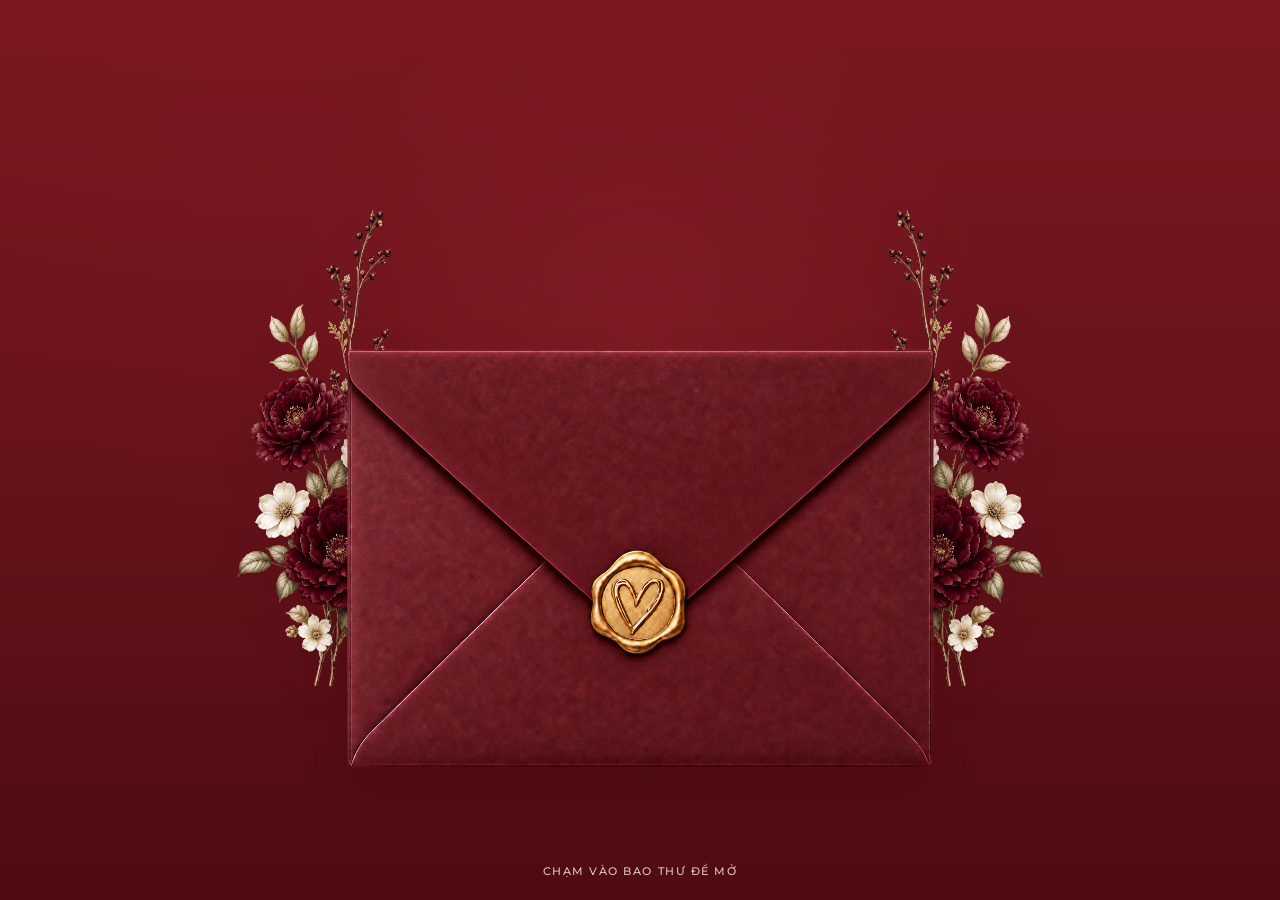
==== index.html @ efd562de "first commit" ====
<!doctype html>
<html lang="vi">
  <head>
    <meta charset="UTF-8" />
    <meta name="viewport" content="width=device-width, initial-scale=1.0, viewport-fit=cover" />
    <meta name="theme-color" content="#68131b" />
    <title>Thiệp cưới</title>
    <meta name="description" content="Thiệp mời cưới" />

    <link rel="preload" as="image" href="assets/envelope-closed.png" />
    <link rel="preload" as="image" href="assets/envelope-open.png" />
    <link rel="preload" as="image" href="assets/envelope-front.png" />
    <link rel="preload" as="image" href="assets/floral-branch.png" />
    <link rel="preload" as="image" href="assets/couple-envelope.jpg" />
    <link rel="preload" as="image" href="assets/paper-bg.png" />
    <link rel="prefetch" href="invitation.html" />

    <link rel="preconnect" href="https://fonts.googleapis.com" />
    <link rel="preconnect" href="https://fonts.gstatic.com" crossorigin />
    <link href="https://fonts.googleapis.com/css2?family=Allura&family=Cormorant+Garamond:ital,wght@0,400;0,500;0,600;1,400&family=Montserrat:wght@300;400;500&display=swap" rel="stylesheet" />
    <link rel="stylesheet" href="styles.css" />
  </head>
  <body class="opening-page">
    <main class="opening-screen" id="openingScreen">
      <div class="scene-bg scene-bg--wine" aria-hidden="true"></div>
      <div class="scene-bg scene-bg--paper" aria-hidden="true"></div>
      <div class="heart-snow" id="heartSnow" aria-hidden="true"></div>
      <div class="celebration-burst" id="celebrationBurst" aria-hidden="true"></div>

      <section class="hero-stage" aria-label="Mở thiệp cưới">
        <button
          class="envelope-stage"
          id="envelopeButton"
          type="button"
          aria-label="Mở thiệp cưới"
          aria-expanded="false"
        >
          <span class="outside-floral outside-floral--left" aria-hidden="true">
            <img class="outside-floral__main" src="assets/floral-branch.png" alt="" draggable="false" />
            <img class="outside-floral__ghost outside-floral__ghost--one" src="assets/floral-branch.png" alt="" draggable="false" />
            <img class="outside-floral__ghost outside-floral__ghost--two" src="assets/floral-branch.png" alt="" draggable="false" />
          </span>

          <span class="outside-floral outside-floral--right" aria-hidden="true">
            <img class="outside-floral__main" src="assets/floral-branch.png" alt="" draggable="false" />
            <img class="outside-floral__ghost outside-floral__ghost--one" src="assets/floral-branch.png" alt="" draggable="false" />
            <img class="outside-floral__ghost outside-floral__ghost--two" src="assets/floral-branch.png" alt="" draggable="false" />
          </span>

          <span class="seal-halo" aria-hidden="true"></span>

          <img
            class="envelope-layer envelope-layer--closed"
            src="assets/envelope-closed.png"
            alt="Bao thư cưới đang đóng"
            draggable="false"
          />

          <span class="envelope-open-group" aria-hidden="true">
            <img class="envelope-layer envelope-layer--open" src="assets/envelope-open.png" alt="" draggable="false" />

            <span class="invitation-card-slot">
              <span class="insert-riser">
                <img class="insert-floral" src="assets/floral-branch.png" alt="" draggable="false" />
                <span class="photo-card">
                  <img src="assets/couple-envelope.jpg" alt="Ảnh cô dâu và chú rể" draggable="false" />
                </span>
              </span>
            </span>

            <img class="envelope-layer envelope-layer--front" src="assets/envelope-front.png" alt="" draggable="false" />
          </span>
        </button>

        <p class="open-hint" id="openHint">Chạm vào bao thư để mở</p>
      </section>
    </main>

    <script src="wedding-config.js"></script>
    <script src="app.js"></script>
  </body>
</html>
---- styles.css ----
:root {
  --wine-1: #7a1821;
  --wine-2: #68131b;
  --wine-3: #4f0b12;
  --paper: #f4efe7;
  --ink-wine: #771823;
  --font-display: "Cormorant Garamond", Georgia, serif;
  --font-script: "Allura", cursive;
  --font-ui: "Montserrat", Arial, sans-serif;
  --ease-luxury: cubic-bezier(.22, 1, .36, 1);
  --envelope-width: min(94vw, 460px);
  --envelope-y: 1.2vh;
}

@view-transition {
  navigation: auto;
}

::view-transition-old(root),
::view-transition-new(root) {
  animation-duration: .42s;
  animation-timing-function: ease-in-out;
}

* { box-sizing: border-box; }

html, body {
  width: 100%;
  min-height: 100%;
  margin: 0;
}

html { background: var(--paper); }

body {
  min-height: 100svh;
  font-family: var(--font-ui);
  -webkit-font-smoothing: antialiased;
  color: var(--ink-wine);
}

button, input, textarea, select { font: inherit; }
img { max-width: 100%; }

/* =========================================================
   SHARED ENVELOPE GEOMETRY
   Trang mở thư và trang thông tin dùng CHÍNH XÁC cùng layout này.
   ========================================================= */
.hero-stage {
  position: relative;
  width: 100%;
  height: 100%;
  display: grid;
  place-items: center;
  pointer-events: none;
}

.envelope-stage {
  position: relative;
  display: block;
  width: var(--envelope-width);
  aspect-ratio: 1 / 1;
  margin: 0;
  padding: 0;
  border: 0;
  outline: 0;
  background: transparent;
  transform: translateY(var(--envelope-y));
  isolation: isolate;
  view-transition-name: wedding-envelope;
}

button.envelope-stage {
  cursor: pointer;
  pointer-events: auto;
  -webkit-tap-highlight-color: transparent;
}

button.envelope-stage:focus-visible {
  border-radius: 24px;
  outline: 2px solid rgba(255, 224, 183, .88);
  outline-offset: 7px;
}

.envelope-layer,
.envelope-open-group {
  position: absolute;
  inset: 0;
  width: 100%;
  height: 100%;
}

.envelope-layer {
  display: block;
  object-fit: contain;
  pointer-events: none;
  user-select: none;
  -webkit-user-drag: none;
}

.envelope-layer--closed {
  z-index: 5;
  opacity: 1;
  transform-origin: 50% 73%;
  filter: drop-shadow(0 20px 22px rgba(35, 0, 7, .2));
  animation: envelope-idle 3.8s ease-in-out infinite;
  transition: opacity .72s ease, transform 1.05s var(--ease-luxury), filter 1s ease;
}

@keyframes envelope-idle {
  0%, 100% { transform: translateY(0) scale(1); }
  50% { transform: translateY(-5px) scale(1.003); }
}

.envelope-open-group {
  z-index: 4;
  opacity: 0;
  transform: translateY(18px) scale(.976);
  transform-origin: 50% 70%;
  pointer-events: none;
  transition: opacity 1.08s ease .30s, transform 1.45s var(--ease-luxury) .23s;
}

.envelope-open-group--visible {
  opacity: 1;
  transform: none;
}

.envelope-layer--open {
  z-index: 1;
  filter: drop-shadow(0 25px 26px rgba(55, 21, 12, .13));
}

.envelope-layer--front { z-index: 4; }

.invitation-card-slot {
  position: absolute;
  inset: 0;
  z-index: 2;
  overflow: visible;
  pointer-events: none;
}

.insert-riser {
  position: absolute;
  z-index: 2;
  left: 50%;
  bottom: 17%;
  width: 64%;
  height: 63%;
  opacity: 0;
  transform: translate(-50%, 18%) scale(.97);
  transform-origin: 50% 100%;
  transition: transform 1.5s var(--ease-luxury) .46s, opacity .68s ease .44s;
  will-change: transform;
}

.insert-riser--visible {
  opacity: 1;
  transform: translate(-50%, 5.5%) scale(1);
  animation: insert-float 5.2s ease-in-out infinite;
}

@keyframes insert-float {
  0%, 100% { transform: translate(-50%, 5.5%) scale(1); }
  50% { transform: translate(-50%, 2.4%) scale(1); }
}

.photo-card {
  position: absolute;
  z-index: 3;
  top: 6%;
  left: 50%;
  width: 71%;
  aspect-ratio: .78;
  transform: translateX(-50%) rotate(5deg);
  background: #fffdf8;
  padding: 4%;
  box-shadow: 0 12px 24px rgba(74, 32, 24, .14);
}

.photo-card img {
  width: 100%;
  height: 100%;
  display: block;
  object-fit: cover;
  object-position: 50% 18%;
  user-select: none;
  -webkit-user-drag: none;
}

.insert-floral {
  position: absolute;
  z-index: 2;
  left: -13%;
  bottom: -2%;
  width: 66%;
  height: auto;
  transform: rotate(-8deg);
  transform-origin: 50% 100%;
  filter: drop-shadow(0 10px 18px rgba(80, 22, 31, .12));
  user-select: none;
  -webkit-user-drag: none;
}

/* =========================================================
   PAGE 1 — OPENING
   ========================================================= */
.opening-page {
  overflow: hidden;
  background: var(--wine-2);
  user-select: none;
}

.opening-screen {
  position: relative;
  isolation: isolate;
  width: 100%;
  height: 100svh;
  min-height: 560px;
  overflow: hidden;
  background: var(--wine-2);
}

.scene-bg {
  position: absolute;
  inset: -2px;
  z-index: -5;
  pointer-events: none;
}

.scene-bg--wine {
  opacity: 1;
  background:
    radial-gradient(circle at 50% 38%, rgba(155, 40, 52, .36), transparent 42%),
    radial-gradient(circle at 20% 15%, rgba(128, 25, 36, .22), transparent 32%),
    linear-gradient(180deg, var(--wine-1) 0%, var(--wine-2) 48%, var(--wine-3) 100%);
  transition: opacity 2.05s ease-in-out, filter 2.05s ease-in-out;
}

.scene-bg--paper,
.paper-background {
  background-color: var(--paper);
  background-image: linear-gradient(rgba(255,255,255,.06), rgba(255,255,255,.06)), url("assets/paper-bg.png");
  background-size: cover;
  background-position: center;
}

.scene-bg--paper {
  opacity: 0;
  transform: scale(1.025);
  transition: opacity 2.05s ease-in-out, transform 2.35s var(--ease-luxury);
}

.opening-screen .hero-stage {
  position: absolute;
  inset: 0;
  z-index: 4;
}

.heart-snow {
  position: absolute;
  inset: 0;
  z-index: 1;
  overflow: hidden;
  pointer-events: none;
  transition: opacity 1.1s ease .1s, filter 1.1s ease;
}

.heart {
  --size: 16px;
  --left: 50%;
  --duration: 10s;
  --delay: 0s;
  --drift: 40px;
  --opacity: .7;
  --rotation: 20deg;
  position: absolute;
  top: -12vh;
  left: var(--left);
  width: var(--size);
  height: var(--size);
  opacity: var(--opacity);
  color: currentColor;
  animation: heart-fall var(--duration) linear var(--delay) infinite;
}

.heart svg { width: 100%; height: 100%; display: block; filter: drop-shadow(0 2px 4px rgba(44,0,8,.14)); }

@keyframes heart-fall {
  0% { transform: translate3d(0,-12vh,0) rotate(calc(var(--rotation) * -.35)); }
  35% { transform: translate3d(var(--drift),32vh,0) rotate(var(--rotation)); }
  70% { transform: translate3d(calc(var(--drift) * -.35),76vh,0) rotate(calc(var(--rotation) * -.6)); }
  100% { transform: translate3d(calc(var(--drift) * .25),118vh,0) rotate(calc(var(--rotation) * 1.15)); }
}

.outside-floral {
  position: absolute;
  z-index: 1;
  top: 16%;
  width: clamp(96px, 25vw, 148px);
  pointer-events: none;
  transform-origin: 50% 90%;
  transition: opacity .82s ease, filter .9s ease;
}

.outside-floral--left { left: -6%; animation: floral-left-float 5.6s ease-in-out infinite; }
.outside-floral--right { right: -6%; animation: floral-right-float 5.9s ease-in-out infinite; }
.outside-floral--right .outside-floral__main,
.outside-floral--right .outside-floral__ghost { transform: scaleX(-1); }

.outside-floral img { width: 100%; display: block; user-select: none; -webkit-user-drag: none; }
.outside-floral__main { position: relative; z-index: 2; filter: drop-shadow(0 14px 18px rgba(53,9,19,.14)); }
.outside-floral__ghost { position: absolute; inset: 0; z-index: 1; opacity: 0; filter: blur(10px); }
.outside-floral__ghost--two { z-index: 0; }

@keyframes floral-left-float {
  0%,100% { transform: translate3d(0,0,0) rotate(-4deg); }
  50% { transform: translate3d(-3px,-8px,0) rotate(-1deg); }
}
@keyframes floral-right-float {
  0%,100% { transform: translate3d(0,0,0) rotate(4deg); }
  50% { transform: translate3d(3px,-8px,0) rotate(1deg); }
}

@keyframes ghost-left-one {
  0% { opacity: 0; transform: translate3d(0,0,0) scale(.98); filter: blur(8px); }
  25% { opacity: .18; }
  100% { opacity: 0; transform: translate3d(-36px,-15px,0) scale(1.08); filter: blur(20px); }
}
@keyframes ghost-left-two {
  0% { opacity: 0; transform: translate3d(0,0,0) scale(1); filter: blur(9px); }
  30% { opacity: .12; }
  100% { opacity: 0; transform: translate3d(-64px,9px,0) scale(1.13); filter: blur(22px); }
}
@keyframes ghost-right-one {
  0% { opacity: 0; transform: scaleX(-1) translate3d(0,0,0) scale(.98); filter: blur(8px); }
  25% { opacity: .18; }
  100% { opacity: 0; transform: scaleX(-1) translate3d(-36px,-15px,0) scale(1.08); filter: blur(20px); }
}
@keyframes ghost-right-two {
  0% { opacity: 0; transform: scaleX(-1) translate3d(0,0,0) scale(1); filter: blur(9px); }
  30% { opacity: .12; }
  100% { opacity: 0; transform: scaleX(-1) translate3d(-64px,9px,0) scale(1.13); filter: blur(22px); }
}

.seal-halo {
  position: absolute;
  z-index: 7;
  left: 50%;
  top: 72.5%;
  width: 11%;
  aspect-ratio: 1;
  border-radius: 999px;
  transform: translate(-50%,-50%);
  pointer-events: none;
  opacity: .66;
  animation: seal-pulse 2.2s ease-out infinite;
}

@keyframes seal-pulse {
  0% { box-shadow: 0 0 0 0 rgba(246,197,102,.28), 0 0 18px rgba(246,197,102,.12); }
  70% { box-shadow: 0 0 0 18px rgba(246,197,102,0), 0 0 31px rgba(246,197,102,.18); }
  100% { box-shadow: 0 0 0 23px rgba(246,197,102,0), 0 0 18px rgba(246,197,102,.1); }
}

.open-hint {
  position: absolute;
  left: 50%;
  bottom: max(22px, calc(env(safe-area-inset-bottom) + 14px));
  z-index: 8;
  margin: 0;
  transform: translateX(-50%);
  color: rgba(255,236,226,.82);
  font: 500 11px/1.2 var(--font-ui);
  letter-spacing: .14em;
  text-transform: uppercase;
  white-space: nowrap;
  pointer-events: none;
  animation: hint-breathe 2.4s ease-in-out infinite;
  transition: opacity .5s ease, transform .7s var(--ease-luxury);
}

@keyframes hint-breathe { 0%,100% { opacity: .56; } 50% { opacity: 1; } }

.celebration-burst { position: absolute; inset: 0; z-index: 8; pointer-events: none; overflow: hidden; }
.burst-piece {
  --x: 0px; --y: 0px; --dx: 0px; --dy: 0px; --rot-a: 0deg; --rot-b: 0deg;
  position: absolute; left: 0; top: 0; width: var(--size,16px); height: var(--size,16px);
  opacity: 0; transform: translate3d(var(--x),var(--y),0);
  animation: burst-flight 1.45s var(--ease-luxury) forwards;
}
.burst-piece svg, .burst-piece span { display:block; width:100%; height:100%; filter:drop-shadow(0 4px 8px rgba(65,7,17,.12)); }
.burst-piece--spark span { border-radius:999px; background:currentColor; }
@keyframes burst-flight {
  0% { opacity:0; transform:translate3d(var(--x),var(--y),0) scale(.4) rotate(var(--rot-a)); }
  12% { opacity:1; }
  100% { opacity:0; transform:translate3d(calc(var(--x) + var(--dx)),calc(var(--y) + var(--dy)),0) scale(1) rotate(var(--rot-b)); }
}

.opening-screen.is-opening .scene-bg--wine,
.opening-screen.is-open .scene-bg--wine { opacity: 0; filter: saturate(.78); }
.opening-screen.is-opening .scene-bg--paper,
.opening-screen.is-open .scene-bg--paper { opacity: 1; transform: scale(1); }
.opening-screen.is-opening .heart-snow,
.opening-screen.is-open .heart-snow { opacity: 0; filter: blur(1.5px); }

.opening-screen.is-opening .outside-floral__ghost--one { animation: ghost-left-one 1.85s ease-out forwards; }
.opening-screen.is-opening .outside-floral__ghost--two { animation: ghost-left-two 1.98s ease-out .05s forwards; }
.opening-screen.is-opening .outside-floral--right .outside-floral__ghost--one { animation-name: ghost-right-one; }
.opening-screen.is-opening .outside-floral--right .outside-floral__ghost--two { animation-name: ghost-right-two; }
.opening-screen.is-opening .outside-floral,
.opening-screen.is-open .outside-floral { opacity: 0; filter: blur(5px); }
.opening-screen.is-open .outside-floral { visibility: hidden; }

.opening-screen.is-opening .envelope-layer--closed,
.opening-screen.is-open .envelope-layer--closed {
  opacity: 0;
  transform: translateY(12px) scale(.958);
  filter: drop-shadow(0 8px 14px rgba(28,0,5,.04));
  animation: none;
}
.opening-screen.is-opening .envelope-open-group,
.opening-screen.is-open .envelope-open-group { opacity: 1; transform: none; }
.opening-screen.is-opening .insert-riser { opacity:1; transform:translate(-50%,5.5%) scale(1); }
.opening-screen.is-open .insert-riser { opacity:1; transform:translate(-50%,5.5%) scale(1); animation:insert-float 5.2s ease-in-out infinite; }
.opening-screen.is-opening .seal-halo,
.opening-screen.is-open .seal-halo { opacity: 0; animation: none; }
.opening-screen.is-opening .open-hint,
.opening-screen.is-open .open-hint { opacity: 0; transform: translate(-50%,8px); }

/* =========================================================
   PAGE 2 — INVITATION / INFO
   ========================================================= */
.invitation-page {
  overflow-x: hidden;
  overflow-y: auto;
  background: var(--paper);
}

.invitation-hero {
  position: relative;
  isolation: isolate;
  min-height: 100svh;
  overflow: hidden;
}

.paper-background {
  position: absolute;
  inset: 0;
  z-index: -2;
}

.invitation-hero .hero-stage {
  position: absolute;
  inset: 0;
  z-index: 2;
}

.envelope-stage--static { pointer-events: none; }

.hero-copy--save {
  position: absolute;
  z-index: 8;
  top: max(35px, calc(env(safe-area-inset-top) + 25px));
  left: 50%;
  transform: translate(-50%,10px);
  color: var(--ink-wine);
  font: 500 clamp(11px,3.15vw,15px)/1 var(--font-ui);
  letter-spacing: .34em;
  white-space: nowrap;
}

.hero-names {
  position: absolute;
  z-index: 8;
  left: 50%;
  bottom: max(57px, calc(env(safe-area-inset-bottom) + 46px));
  width: min(90vw, 520px);
  transform: translate(-50%,14px);
  display: flex;
  flex-direction: column;
  align-items: center;
  gap: 0;
  text-align: center;
  color: var(--ink-wine);
  pointer-events: none;
}

.hero-name {
  font-family: var(--font-display);
  font-size: clamp(31px,9vw,44px);
  font-weight: 500;
  line-height: .82;
  letter-spacing: -.035em;
}

.hero-ampersand {
  margin: 3px 0 -3px;
  font-family: var(--font-script);
  font-size: clamp(27px,7.9vw,38px);
  line-height: .88;
  transform: rotate(-4deg);
}

.reveal-on-load {
  opacity: 0;
  filter: blur(2px);
  transition: opacity 1.2s ease, transform 1.45s var(--ease-luxury), filter 1.2s ease;
}

.invitation-page.is-ready .reveal-on-load { opacity: 1; filter: blur(0); }
.invitation-page.is-ready .hero-copy--save { transform: translate(-50%,0); transition-delay: .14s; }
.invitation-page.is-ready .hero-names { transform: translate(-50%,0); transition-delay: .36s; }

.scroll-cue {
  position: absolute;
  z-index: 8;
  left: 50%;
  bottom: max(14px, env(safe-area-inset-bottom));
  transform: translate(-50%,8px);
  display: flex;
  flex-direction: column;
  align-items: center;
  gap: 7px;
  color: rgba(119,24,35,.55);
  font: 500 9px/1 var(--font-ui);
  letter-spacing: .16em;
  text-transform: uppercase;
}
.invitation-page.is-ready .scroll-cue { transform: translate(-50%,0); transition-delay: .68s; }
.scroll-cue__line { width:1px; height:22px; background:linear-gradient(to bottom, currentColor, transparent); animation:cue-breathe 2.5s ease-in-out infinite; }
@keyframes cue-breathe { 0%,100% { transform:scaleY(.65); opacity:.45; } 50% { transform:scaleY(1); opacity:1; } }

.wedding-info-section {
  position: relative;
  z-index: 3;
  min-height: 100svh;
  padding: 34px 14px 54px;
  background-color: var(--paper);
  background-image: linear-gradient(rgba(255,255,255,.12),rgba(255,255,255,.12)), url("assets/paper-bg.png");
  background-size: cover;
  background-position: center;
}

.wedding-info-shell { width: min(100%, 470px); margin: 0 auto; }

.wedding-info-card {
  position: relative;
  overflow: hidden;
  border-radius: 18px;
  padding: 38px 22px 34px;
  color: #f7eee8;
  text-align: center;
  background: radial-gradient(circle at 50% 18%, rgba(145,36,47,.22), transparent 38%), linear-gradient(180deg,#5f1018 0%,#71151f 50%,#651019 100%);
  box-shadow: 0 12px 26px rgba(62,18,21,.15);
}

.wedding-info-floral {
  position: absolute;
  z-index: 1;
  right: -83px;
  top: 30%;
  width: 205px;
  pointer-events: none;
  filter: drop-shadow(0 14px 18px rgba(27,0,4,.18));
  animation: info-floral-float 5.8s ease-in-out infinite;
  transform-origin: 65% 80%;
}
@keyframes info-floral-float {
  0%,100% { transform:translate3d(0,0,0) rotate(3deg); }
  50% { transform:translate3d(0,-9px,0) rotate(1deg); }
}

.info-title,.family-grid,.invitation-copy,.info-couple,.ceremony-copy,.date-block { position:relative; z-index:2; }
.info-title { margin:0 0 27px; font:600 24px/1.1 var(--font-display); letter-spacing:.035em; }
.family-grid { display:grid; grid-template-columns:1fr 1px 1fr; gap:15px; align-items:center; margin:0 auto 31px; }
.family-divider { width:1px; height:54px; background:rgba(255,240,235,.5); }
.family-block p,.invitation-copy p,.ceremony-copy p,.lunar-note { margin:0; }
.family-label { margin-bottom:5px !important; font:400 14px/1.2 var(--font-display); opacity:.88; }
.family-name { font:600 15px/1.38 var(--font-display); }
.family-address { margin-top:7px !important; font:400 10px/1.3 var(--font-display); opacity:.78; }
.invitation-copy { margin-bottom:31px; font:600 14px/1.45 var(--font-display); }
.info-couple { display:flex; flex-direction:column; align-items:center; margin-bottom:32px; }
.info-person { margin:0; font:400 clamp(39px,10.6vw,50px)/.96 var(--font-display); letter-spacing:-.035em; }
.info-ampersand { margin:13px 0 11px; font:400 41px/1 var(--font-script); color:#fff2e9; }
.ceremony-copy { margin-bottom:22px; font:600 15px/1.45 var(--font-display); }
.venue-name { margin-top:2px !important; font-size:18px; }
.date-block { width:min(100%,300px); margin:0 auto; font-family:var(--font-display); }
.date-topline { display:flex; justify-content:space-between; gap:16px; margin-bottom:13px; font-size:13px; opacity:.9; }
.date-main { display:flex; justify-content:center; align-items:stretch; min-height:60px; }
.date-day { display:grid; place-items:center; min-width:82px; font-size:43px; line-height:1; }
.date-divider { width:1px; margin:2px 14px; background:rgba(255,240,235,.6); }
.date-month-year { display:flex; flex-direction:column; justify-content:center; align-items:flex-start; min-width:85px; font-size:13px; line-height:1.55; }
.date-month-year strong { font-weight:600; }
.lunar-note { margin-top:15px !important; font-size:11px; letter-spacing:.04em; opacity:.82; }

.reveal-slide {
  opacity: 0;
  filter: blur(1.5px);
  transition: transform 1.9s cubic-bezier(.2,.68,.2,1), opacity 1.65s ease, filter 1.8s ease;
  will-change: transform, opacity;
}
.reveal-slide.from-left { transform: translate3d(-54px,0,0); }
.reveal-slide.from-right { transform: translate3d(54px,0,0); }
.reveal-slide.is-visible { opacity:1; filter:blur(0); transform:none; }

/* =========================================================
   RESPONSIVE — mobile first
   ========================================================= */
@media (max-width: 390px) {
  :root { --envelope-width: min(95vw, 390px); --envelope-y: 0.5vh; }
  .opening-screen { min-height: 520px; }
  .outside-floral { width: clamp(90px,24vw,130px); top:17%; }
  .hero-copy--save { top:max(29px,calc(env(safe-area-inset-top) + 21px)); }
  .hero-names { bottom:max(53px,calc(env(safe-area-inset-bottom) + 43px)); }
  .hero-name { font-size:clamp(29px,9vw,38px); }
  .hero-ampersand { font-size:clamp(25px,7.5vw,33px); }
  .wedding-info-card { border-radius:16px; padding:32px 18px 30px; }
  .family-grid { gap:10px; }
  .family-name { font-size:14px; }
  .info-person { font-size:clamp(35px,10.4vw,43px); }
  .wedding-info-floral { right:-87px; width:190px; }
}

@media (min-width: 701px) {
  :root { --envelope-width: min(72vw, 650px); --envelope-y: 0; }
  .outside-floral { width:clamp(130px,20vw,215px); top:10%; }
  .outside-floral--left { left:-14%; }
  .outside-floral--right { right:-14%; }
  .hero-copy--save { top:6vh; font-size:15px; }
  .hero-names { bottom:5.5vh; }
  .hero-name { font-size:clamp(42px,4vw,58px); }
  .hero-ampersand { font-size:clamp(34px,3.3vw,48px); }
  .wedding-info-section { padding:58px 22px 80px; }
  .wedding-info-shell { width:min(100%,560px); }
  .wedding-info-card { padding:50px 38px 42px; }
  .wedding-info-floral { right:-88px; width:245px; }
}

@media (max-height: 700px) and (orientation: portrait) {
  :root { --envelope-width: min(84vw, 390px); --envelope-y: 0; }
  .hero-copy--save { top:max(18px,calc(env(safe-area-inset-top) + 12px)); }
  .hero-names { bottom:max(37px,calc(env(safe-area-inset-bottom) + 27px)); }
  .scroll-cue { display:none; }
}

@media (max-height: 650px) and (orientation: landscape) {
  :root { --envelope-width: min(72vh, 500px); --envelope-y: 0; }
  .open-hint { right:18px; left:auto; bottom:16px; transform:none; }
}

@media (prefers-reduced-motion: reduce) {
  *, *::before, *::after {
    animation-duration: .001ms !important;
    animation-iteration-count: 1 !important;
    transition-duration: .2s !important;
  }
  .reveal-slide { opacity:1 !important; filter:none !important; transform:none !important; }
}

/* =========================================================
   READABILITY TUNING — wedding info
   ========================================================= */
.wedding-info-card {
  font-family: var(--font-display);
}

.info-title {
  font-size: clamp(27px, 7.8vw, 34px);
  line-height: 1.05;
  margin-bottom: 30px;
}

.family-label {
  font-size: clamp(15px, 4.2vw, 18px);
}

.family-name {
  font-size: clamp(17px, 4.6vw, 20px);
  line-height: 1.28;
}

.family-address {
  font-size: clamp(12px, 3.2vw, 14px);
  line-height: 1.35;
}

.invitation-copy {
  font-size: clamp(16px, 4.2vw, 19px);
  line-height: 1.42;
}

.ceremony-copy {
  font-size: clamp(17px, 4.5vw, 20px);
  line-height: 1.4;
}

.venue-name {
  font-size: clamp(20px, 5.2vw, 24px);
}

.date-block {
  width: min(100%, 335px);
}

.date-topline {
  justify-content: center;
  gap: clamp(22px, 7vw, 38px);
  margin-bottom: 10px;
  font-family: var(--font-display);
  font-size: clamp(16px, 4.2vw, 19px);
  font-weight: 600;
  line-height: 1.15;
  opacity: .95;
}

.date-main {
  min-height: 72px;
  align-items: center;
}

.date-day {
  min-width: 94px;
  font-family: Georgia, "Times New Roman", serif;
  font-size: clamp(49px, 13vw, 60px);
  font-weight: 400;
  font-variant-numeric: lining-nums tabular-nums;
  line-height: .94;
  letter-spacing: 0;
}

.date-divider {
  height: 58px;
  margin: 2px 16px;
}

.date-month-year {
  min-width: 105px;
  font-family: Georgia, "Times New Roman", serif;
  font-size: clamp(15px, 3.9vw, 18px);
  line-height: 1.45;
  font-variant-numeric: lining-nums tabular-nums;
}

.date-month-year strong {
  font-weight: 600;
  white-space: nowrap;
}

.lunar-note {
  margin-top: 14px !important;
  font-size: clamp(13px, 3.4vw, 15px);
  line-height: 1.45;
}

/* =========================================================
   ALBUM — mobile-first, swipe + autoplay
   ========================================================= */
.album-section {
  position: relative;
  overflow: hidden;
  padding: 64px 0 78px;
  background-color: var(--paper);
  background-image:
    linear-gradient(rgba(255,255,255,.16), rgba(255,255,255,.16)),
    url("assets/paper-bg.png");
  background-size: cover;
  background-position: center;
}

.album-section::before,
.album-section::after {
  content: "";
  position: absolute;
  top: 34%;
  width: 92px;
  height: 190px;
  opacity: .09;
  background: url("assets/floral-branch.png") center / contain no-repeat;
  pointer-events: none;
}

.album-section::before {
  left: -48px;
  transform: rotate(-14deg);
}

.album-section::after {
  right: -48px;
  transform: scaleX(-1) rotate(-14deg);
}

.album-inner {
  position: relative;
  z-index: 1;
  width: min(100%, 620px);
  margin: 0 auto;
}

.album-title {
  margin: 0;
  text-align: center;
  color: var(--ink-wine);
  font: 600 clamp(29px, 8vw, 38px)/1.05 var(--font-display);
  letter-spacing: .055em;
}

.album-subtitle {
  margin: 7px 0 30px;
  text-align: center;
  color: rgba(119,24,35,.62);
  font: 400 clamp(12px,3.3vw,15px)/1.3 var(--font-ui);
  letter-spacing: .06em;
}

.album-carousel {
  position: relative;
  width: 100%;
  height: min(94vw, 445px);
  touch-action: pan-y;
  cursor: grab;
  user-select: none;
  -webkit-user-select: none;
  perspective: 1000px;
}

.album-carousel.is-dragging {
  cursor: grabbing;
}

.album-track {
  position: relative;
  width: 100%;
  height: 100%;
}

.album-slide {
  --x: 0px;
  --scale: .78;
  --rotate: 0deg;
  --opacity: 0;
  --blur: 1px;
  position: absolute;
  top: 50%;
  left: 50%;
  width: min(62vw, 290px);
  aspect-ratio: .76;
  overflow: hidden;
  border-radius: 6px;
  padding: 8px;
  background: #fffdf8;
  box-shadow: 0 15px 35px rgba(86,41,34,.12);
  opacity: var(--opacity);
  filter: blur(var(--blur));
  transform:
    translate3d(calc(-50% + var(--x)), -50%, 0)
    scale(var(--scale))
    rotate(var(--rotate));
  transition:
    transform 1.05s cubic-bezier(.2,.72,.2,1),
    opacity .85s ease,
    filter .85s ease;
  will-change: transform, opacity;
  pointer-events: none;
}

.album-slide img {
  display: block;
  width: 100%;
  height: 100%;
  object-fit: cover;
  object-position: var(--album-pos, 50% 20%);
  transform: scale(var(--album-scale, 1));
  pointer-events: none;
  -webkit-user-drag: none;
}

.album-slide.is-active {
  --x: 0px;
  --scale: 1;
  --rotate: 0deg;
  --opacity: 1;
  --blur: 0px;
  z-index: 5;
}

.album-slide.is-prev {
  --x: -42vw;
  --scale: .76;
  --rotate: -2.4deg;
  --opacity: .38;
  --blur: .4px;
  z-index: 3;
}

.album-slide.is-next {
  --x: 42vw;
  --scale: .76;
  --rotate: 2.4deg;
  --opacity: .38;
  --blur: .4px;
  z-index: 3;
}

.album-slide.is-far-prev {
  --x: -68vw;
  --scale: .62;
  --rotate: -3deg;
  --opacity: .11;
  --blur: 1.6px;
  z-index: 1;
}

.album-slide.is-far-next {
  --x: 68vw;
  --scale: .62;
  --rotate: 3deg;
  --opacity: .11;
  --blur: 1.6px;
  z-index: 1;
}

.album-dots {
  display: flex;
  justify-content: center;
  align-items: center;
  gap: 8px;
  min-height: 18px;
  margin-top: 15px;
}

.album-dot {
  width: 7px;
  height: 7px;
  padding: 0;
  border: 0;
  border-radius: 999px;
  background: rgba(119,24,35,.25);
  transition: width .45s var(--ease-luxury), background-color .35s ease;
  -webkit-tap-highlight-color: transparent;
}

.album-dot.is-active {
  width: 24px;
  background: rgba(119,24,35,.8);
}

.album-swipe-hint {
  margin: 10px 0 0;
  text-align: center;
  color: rgba(119,24,35,.45);
  font: 500 9px/1.2 var(--font-ui);
  letter-spacing: .12em;
  text-transform: uppercase;
}

@media (min-width: 520px) {
  .album-carousel {
    height: 485px;
  }
  .album-slide {
    width: 290px;
  }
  .album-slide.is-prev { --x: -210px; }
  .album-slide.is-next { --x: 210px; }
  .album-slide.is-far-prev { --x: -350px; }
  .album-slide.is-far-next { --x: 350px; }
}

/* =========================================================
   ALBUM — faster motion + fullscreen viewer
   ========================================================= */
.album-slide {
  transition:
    transform .72s cubic-bezier(.2,.72,.2,1),
    opacity .52s ease,
    filter .52s ease;
}

.album-slide.is-active {
  pointer-events: auto;
  cursor: zoom-in;
}

.album-lightbox {
  position: fixed;
  inset: 0;
  z-index: 120;
  display: grid;
  place-items: center;
  padding: max(20px, env(safe-area-inset-top)) 14px max(20px, env(safe-area-inset-bottom));
  background: rgba(28, 4, 8, .92);
  backdrop-filter: blur(10px);
  -webkit-backdrop-filter: blur(10px);
  opacity: 0;
  visibility: hidden;
  pointer-events: none;
  transition: opacity .32s ease, visibility .32s ease;
}

.album-lightbox.is-open {
  opacity: 1;
  visibility: visible;
  pointer-events: auto;
}

body.is-lightbox-open {
  overflow: hidden;
}

.lightbox-figure {
  position: relative;
  width: min(92vw, 760px);
  max-height: 88svh;
  margin: 0;
  display: flex;
  flex-direction: column;
  align-items: center;
  gap: 10px;
  transform: scale(.96);
  opacity: 0;
  transition: transform .4s var(--ease-luxury), opacity .3s ease;
}

.album-lightbox.is-open .lightbox-figure {
  transform: scale(1);
  opacity: 1;
}

.lightbox-figure img {
  display: block;
  width: auto;
  max-width: 100%;
  max-height: 80svh;
  object-fit: contain;
  border-radius: 6px;
  box-shadow: 0 20px 52px rgba(0,0,0,.35);
  user-select: none;
  -webkit-user-drag: none;
}

.lightbox-figure figcaption {
  min-height: 18px;
  color: rgba(255,248,244,.8);
  font: 400 12px/1.3 var(--font-ui);
  letter-spacing: .04em;
  text-align: center;
}

.lightbox-close,
.lightbox-nav {
  position: absolute;
  z-index: 2;
  border: 0;
  color: #fff8f2;
  background: rgba(255,255,255,.08);
  box-shadow: 0 6px 18px rgba(0,0,0,.18);
  -webkit-tap-highlight-color: transparent;
}

.lightbox-close {
  top: max(14px, env(safe-area-inset-top));
  right: 14px;
  width: 42px;
  height: 42px;
  border-radius: 999px;
  font: 300 30px/1 var(--font-ui);
}

.lightbox-nav {
  top: 50%;
  width: 40px;
  height: 52px;
  border-radius: 999px;
  transform: translateY(-50%);
  font: 300 36px/1 var(--font-display);
}

.lightbox-nav--prev { left: 9px; }
.lightbox-nav--next { right: 9px; }

/* =========================================================
   PARTY INFO — mobile-first
   ========================================================= */
.party-info-section {
  position: relative;
  padding: 22px 12px 72px;
  background-color: var(--paper);
  background-image:
    linear-gradient(rgba(255,255,255,.12),rgba(255,255,255,.12)),
    url("assets/paper-bg.png");
  background-size: cover;
  background-position: center;
}

.party-info-shell {
  width: min(100%, 470px);
  margin: 0 auto;
}

.party-info-card {
  position: relative;
  overflow: hidden;
  border-radius: 19px;
  padding: 42px 18px 40px;
  color: #f7eee8;
  text-align: center;
  background:
    radial-gradient(circle at 50% 12%, rgba(148, 38, 51, .22), transparent 36%),
    linear-gradient(180deg, #5e0f17 0%, #74151f 52%, #5f0f17 100%);
  box-shadow: 0 12px 28px rgba(62,18,21,.16);
}

.party-info-card > *:not(.party-info-floral) {
  position: relative;
  z-index: 2;
}

.party-info-floral {
  position: absolute;
  z-index: 1;
  left: -86px;
  top: 17%;
  width: 200px;
  pointer-events: none;
  filter: drop-shadow(0 13px 18px rgba(26,0,4,.2));
  transform-origin: 45% 82%;
  animation: party-floral-float 5.6s ease-in-out infinite;
}

@keyframes party-floral-float {
  0%,100% { transform: translate3d(0,0,0) rotate(-5deg); }
  50% { transform: translate3d(0,-10px,0) rotate(-2deg); }
}

.party-title {
  margin: 0 0 38px;
  font: 600 clamp(27px, 7.2vw, 34px)/1.05 var(--font-display);
  letter-spacing: .035em;
}

.party-lead {
  margin: 0 0 24px;
  font: 500 clamp(20px, 5.8vw, 27px)/1.15 var(--font-display);
  letter-spacing: .01em;
}

.party-date-block {
  width: min(100%, 330px);
  margin: 0 auto 32px;
  font-family: var(--font-display);
}

.party-weektime {
  display: flex;
  justify-content: center;
  gap: 34px;
  margin-bottom: 10px;
  font-size: clamp(15px, 4.1vw, 18px);
  font-weight: 500;
  opacity: .9;
}

.party-date-main {
  display: flex;
  justify-content: center;
  align-items: center;
  min-height: 74px;
}

.party-day {
  min-width: 92px;
  font-family: Georgia, "Times New Roman", serif;
  font-size: clamp(50px, 13vw, 62px);
  font-variant-numeric: lining-nums tabular-nums;
  line-height: 1;
}

.party-date-divider {
  width: 1px;
  height: 58px;
  margin: 0 17px;
  background: rgba(255,241,235,.65);
}

.party-month-year {
  min-width: 104px;
  display: flex;
  flex-direction: column;
  align-items: flex-start;
  gap: 5px;
  font-family: Georgia, "Times New Roman", serif;
  font-size: clamp(15px, 4vw, 18px);
  font-variant-numeric: lining-nums tabular-nums;
}

.party-month-year strong { white-space: nowrap; }

.party-lunar {
  margin: 13px 0 0;
  font: 500 clamp(12px, 3.4vw, 15px)/1.45 var(--font-display);
  letter-spacing: .07em;
  opacity: .82;
}

.party-times {
  width: min(100%, 285px);
  margin: 0 auto 34px;
  display: grid;
  grid-template-columns: 1fr 1fr;
  gap: 22px;
}

.party-times div {
  display: flex;
  flex-direction: column;
  gap: 6px;
}

.party-times span {
  font: 500 clamp(13px, 3.6vw, 16px)/1.2 var(--font-display);
  letter-spacing: .04em;
  opacity: .84;
}

.party-times strong {
  font: 500 clamp(23px, 6vw, 28px)/1 var(--font-display);
  font-variant-numeric: lining-nums tabular-nums;
}

.party-calendar {
  width: min(100%, 400px);
  margin: 0 auto 34px;
  padding: 25px 18px 24px;
  border-radius: 14px;
  color: #6d1720;
  background: #f2e8da;
  box-shadow: inset 0 0 0 1px rgba(109,23,32,.04);
}

.calendar-heading {
  margin-bottom: 18px;
  font: 400 clamp(27px, 7.6vw, 35px)/1 var(--font-script);
}

.calendar-weekdays,
.calendar-grid {
  display: grid;
  grid-template-columns: repeat(7, 1fr);
  align-items: center;
  justify-items: center;
}

.calendar-weekdays {
  padding: 0 0 10px;
  border-bottom: 2px solid #7e2630;
  color: rgba(109,23,32,.65);
  font: 500 12px/1 var(--font-display);
}

.calendar-grid {
  row-gap: 12px;
  padding-top: 14px;
  font: 500 clamp(13px, 3.7vw, 16px)/1 var(--font-display);
  font-variant-numeric: lining-nums tabular-nums;
}

.calendar-grid span {
  position: relative;
  width: 30px;
  height: 30px;
  display: grid;
  place-items: center;
}

.calendar-grid .empty { visibility: hidden; }

.calendar-grid .wedding-day {
  z-index: 1;
  color: #fff8f2;
  font-weight: 600;
}

.calendar-grid .wedding-day::before {
  content: "♥";
  position: absolute;
  inset: 50% auto auto 50%;
  z-index: -1;
  transform: translate(-50%,-52%);
  color: #6f1520;
  font-size: 34px;
  line-height: 1;
}

.add-calendar-link {
  margin: 0 auto 28px;
  padding: 4px 0 3px;
  border: 0;
  border-bottom: 1px solid currentColor;
  color: #f7eee8;
  background: transparent;
  font: 500 clamp(16px, 4.3vw, 19px)/1.2 var(--font-display);
  cursor: pointer;
}

.rsvp-button {
  display: block;
  min-width: 235px;
  margin: 0 auto;
  padding: 14px 25px 13px;
  border: 0;
  border-radius: 999px;
  color: #6a1520;
  background: #f2e8da;
  font: 500 clamp(16px, 4.2vw, 19px)/1 var(--font-display);
  letter-spacing: .035em;
  cursor: pointer;
  box-shadow: 0 7px 16px rgba(26,0,4,.08);
}

.add-calendar-link:active,
.rsvp-button:active,
.lightbox-close:active,
.lightbox-nav:active {
  transform: scale(.97);
}

@media (max-width: 390px) {
  .party-info-card { padding: 36px 15px 34px; }
  .party-info-floral { left: -83px; width: 185px; }
  .party-title { margin-bottom: 31px; }
  .party-lead { margin-bottom: 20px; }
  .party-calendar { padding-inline: 13px; }
  .party-weektime { gap: 27px; }
  .lightbox-nav { width: 36px; height: 48px; }
}

@media (min-width: 701px) {
  .party-info-section { padding: 42px 22px 92px; }
  .party-info-shell { width: min(100%, 560px); }
  .party-info-card { padding: 54px 44px 48px; }
  .party-info-floral { left: -96px; width: 240px; }
  .party-calendar { padding: 28px 24px 26px; }
  .lightbox-nav--prev { left: 28px; }
  .lightbox-nav--next { right: 28px; }
}

/* =========================================================
   LIGHTBOX — larger viewer, autoplay remains paused while open
   ========================================================= */
.lightbox-figure {
  width: min(98vw, 1100px);
  max-height: 96svh;
  gap: 7px;
}

.lightbox-figure img {
  max-width: 96vw;
  max-height: 90svh;
  width: auto;
  height: auto;
}

@media (max-width: 700px) {
  .album-lightbox {
    padding: max(8px, env(safe-area-inset-top)) 4px max(8px, env(safe-area-inset-bottom));
  }

  .lightbox-figure {
    width: 100vw;
    max-height: 98svh;
  }

  .lightbox-figure img {
    max-width: 98vw;
    max-height: 92svh;
    border-radius: 3px;
  }

  .lightbox-figure figcaption {
    position: absolute;
    bottom: 8px;
    left: 50%;
    min-height: auto;
    padding: 4px 9px;
    border-radius: 999px;
    transform: translateX(-50%);
    background: rgba(20, 4, 8, .44);
    backdrop-filter: blur(5px);
  }
}

/* =========================================================
   RSVP — mobile-first bottom sheet
   ========================================================= */
body.is-rsvp-open {
  overflow: hidden;
}

.rsvp-modal {
  position: fixed;
  inset: 0;
  z-index: 140;
  display: flex;
  align-items: flex-end;
  justify-content: center;
  opacity: 0;
  visibility: hidden;
  pointer-events: none;
  transition: opacity .35s ease, visibility .35s ease;
}

.rsvp-modal.is-open {
  opacity: 1;
  visibility: visible;
  pointer-events: auto;
}

.rsvp-backdrop {
  position: absolute;
  inset: 0;
  background: rgba(34, 5, 9, .64);
  backdrop-filter: blur(7px);
  -webkit-backdrop-filter: blur(7px);
}

.rsvp-sheet {
  position: relative;
  z-index: 1;
  width: min(100%, 520px);
  max-height: min(90svh, 760px);
  overflow-y: auto;
  overscroll-behavior: contain;
  padding: 35px 21px calc(25px + env(safe-area-inset-bottom));
  border-radius: 26px 26px 0 0;
  color: #6d1720;
  background:
    linear-gradient(rgba(255,255,255,.10), rgba(255,255,255,.10)),
    url("assets/paper-bg.png") center / cover,
    #f4ede2;
  box-shadow: 0 -18px 45px rgba(40, 4, 10, .2);
  transform: translateY(100%);
  transition: transform .58s var(--ease-luxury);
}

.rsvp-modal.is-open .rsvp-sheet {
  transform: translateY(0);
}

.rsvp-sheet::before {
  content: "";
  position: absolute;
  top: 11px;
  left: 50%;
  width: 44px;
  height: 4px;
  border-radius: 999px;
  transform: translateX(-50%);
  background: rgba(109, 23, 32, .18);
}

.rsvp-close {
  position: absolute;
  z-index: 3;
  top: 18px;
  right: 16px;
  width: 38px;
  height: 38px;
  display: grid;
  place-items: center;
  padding: 0;
  border: 0;
  border-radius: 999px;
  color: #6d1720;
  background: rgba(109, 23, 32, .07);
  font: 300 28px/1 var(--font-ui);
  cursor: pointer;
}

.rsvp-kicker {
  margin: 0 0 5px;
  color: rgba(109, 23, 32, .66);
  text-align: center;
  font: 500 10px/1.2 var(--font-ui);
  letter-spacing: .34em;
}

.rsvp-heading {
  margin: 0;
  color: #68151f;
  text-align: center;
  font: 500 clamp(32px, 9vw, 43px)/1.05 var(--font-display);
}

.rsvp-intro {
  width: min(92%, 360px);
  margin: 9px auto 25px;
  color: rgba(109, 23, 32, .68);
  text-align: center;
  font: 400 14px/1.5 var(--font-display);
}

.rsvp-form {
  display: grid;
  gap: 18px;
}

.rsvp-field,
.rsvp-attendance {
  display: grid;
  gap: 8px;
  margin: 0;
  padding: 0;
  border: 0;
  text-align: left;
}

.rsvp-field > span,
.rsvp-attendance legend {
  color: #68151f;
  font: 600 13px/1.25 var(--font-display);
  letter-spacing: .02em;
}

.rsvp-field em,
.rsvp-attendance em {
  color: #9f3944;
  font-style: normal;
}

.rsvp-field input,
.rsvp-field select,
.rsvp-field textarea {
  width: 100%;
  border: 1px solid rgba(109, 23, 32, .18);
  border-radius: 13px;
  outline: 0;
  color: #581019;
  background: rgba(255, 252, 247, .76);
  font: 400 16px/1.35 var(--font-display);
  transition: border-color .25s ease, box-shadow .25s ease, background .25s ease;
}

.rsvp-field input,
.rsvp-field select {
  min-height: 50px;
  padding: 0 14px;
}

.rsvp-field textarea {
  min-height: 105px;
  padding: 13px 14px;
  resize: vertical;
}

.rsvp-field input:focus,
.rsvp-field select:focus,
.rsvp-field textarea:focus {
  border-color: rgba(109, 23, 32, .52);
  background: #fffaf4;
  box-shadow: 0 0 0 3px rgba(109, 23, 32, .07);
}

.rsvp-choice-grid {
  display: grid;
  grid-template-columns: 1fr 1fr;
  gap: 10px;
}

.rsvp-choice {
  position: relative;
  min-height: 54px;
  cursor: pointer;
}

.rsvp-choice input {
  position: absolute;
  opacity: 0;
  pointer-events: none;
}

.rsvp-choice span {
  height: 100%;
  display: grid;
  place-items: center;
  padding: 11px 8px;
  border: 1px solid rgba(109, 23, 32, .18);
  border-radius: 13px;
  color: rgba(104, 21, 31, .78);
  background: rgba(255, 252, 247, .64);
  text-align: center;
  font: 500 13px/1.25 var(--font-display);
  transition: .25s ease;
}

.rsvp-choice input:checked + span {
  border-color: #6d1720;
  color: #fff8f1;
  background: #6d1720;
  box-shadow: 0 8px 18px rgba(80, 10, 20, .14);
}

#guestCountField.is-disabled {
  display: none;
}

.rsvp-error {
  min-height: 0;
  margin: -4px 0 0;
  color: #a12c39;
  text-align: center;
  font: 500 12px/1.35 var(--font-ui);
}

.rsvp-submit {
  width: 100%;
  min-height: 52px;
  padding: 13px 20px;
  border: 0;
  border-radius: 999px;
  color: #fff8f1;
  background: linear-gradient(180deg, #7d1b26, #5e0f17);
  font: 600 14px/1 var(--font-display);
  letter-spacing: .08em;
  box-shadow: 0 10px 22px rgba(73, 9, 17, .16);
  cursor: pointer;
}

.rsvp-submit:active,
.rsvp-close:active {
  transform: scale(.98);
}

.rsvp-success {
  padding: 25px 4px 16px;
  text-align: center;
}

.rsvp-success[hidden] {
  display: none;
}

.rsvp-success-heart {
  margin: 0 auto 14px;
  width: 62px;
  height: 62px;
  display: grid;
  place-items: center;
  border-radius: 999px;
  color: #fff8f1;
  background: #6d1720;
  font-size: 30px;
  box-shadow: 0 10px 24px rgba(73, 9, 17, .16);
}

.rsvp-success p:not(.rsvp-kicker) {
  margin: 12px auto 23px;
  max-width: 330px;
  color: rgba(109, 23, 32, .7);
  font: 400 15px/1.5 var(--font-display);
}

.rsvp-submit--secondary {
  width: min(100%, 260px);
}

@media (min-width: 701px) {
  .rsvp-modal {
    align-items: center;
    padding: 22px;
  }

  .rsvp-sheet {
    border-radius: 26px;
    padding: 42px 34px 34px;
    transform: translateY(28px) scale(.98);
    opacity: 0;
    transition: transform .48s var(--ease-luxury), opacity .32s ease;
  }

  .rsvp-modal.is-open .rsvp-sheet {
    transform: translateY(0) scale(1);
    opacity: 1;
  }

  .rsvp-sheet::before {
    display: none;
  }
}

/* =========================================================
   EXTRA SECTIONS — venue, timeline, guestbook
   ========================================================= */
.section-title {
  margin: 0;
  text-align: center;
  color: var(--ink-wine);
  font: 600 clamp(27px, 7.8vw, 36px)/1.08 var(--font-display);
  letter-spacing: .03em;
}

.section-title--light {
  color: #f8efe6;
}

.venue-section,
.guestbook-section {
  position: relative;
  padding: 56px 16px 22px;
  background-color: var(--paper);
  background-image:
    linear-gradient(rgba(255,255,255,.18), rgba(255,255,255,.18)),
    url("assets/paper-bg.png");
  background-size: cover;
  background-position: center;
}

.venue-section::after,
.guestbook-section::after {
  content: "";
  position: absolute;
  right: -26px;
  bottom: 8px;
  width: 120px;
  height: 200px;
  opacity: .06;
  background: url("assets/floral-branch.png") center / contain no-repeat;
  transform: scaleX(-1);
  pointer-events: none;
}

.venue-inner,
.guestbook-inner,
.timeline-shell {
  width: min(100%, 620px);
  margin: 0 auto;
}

.venue-address {
  margin: 14px auto 22px;
  max-width: 360px;
  text-align: center;
  color: rgba(92, 31, 37, .85);
  font: 500 clamp(15px, 4vw, 17px)/1.5 var(--font-display);
}

.venue-map-card {
  overflow: hidden;
  border-radius: 18px;
  background: #fffdf8;
  box-shadow: 0 16px 34px rgba(87, 40, 33, .12);
  border: 1px solid rgba(119,24,35,.08);
}

.venue-map-topbar {
  display: flex;
  align-items: center;
  justify-content: space-between;
  gap: 12px;
  padding: 12px 14px;
  color: #6f1821;
  background: rgba(255,252,247,.92);
  font: 600 14px/1.2 var(--font-display);
}

.venue-map-open {
  flex-shrink: 0;
  color: #8b2330;
  text-decoration: none;
  font: 600 13px/1.2 var(--font-ui);
}

.venue-map-card iframe {
  display: block;
  width: 100%;
  height: min(63vw, 320px);
  border: 0;
}

.venue-direction-link {
  display: inline-flex;
  align-items: center;
  justify-content: center;
  gap: 8px;
  margin: 16px auto 0;
  color: #7a1d27;
  text-decoration: none;
  font: 600 16px/1.2 var(--font-display);
}

.timeline-section {
  padding: 58px 16px 26px;
  background-color: var(--paper);
  background-image:
    linear-gradient(rgba(255,255,255,.06), rgba(255,255,255,.06)),
    url("assets/paper-bg.png");
  background-size: cover;
  background-position: center;
}

.timeline-card {
  position: relative;
  overflow: hidden;
  padding: 28px 18px 24px;
  border-radius: 22px;
  color: #f8efe6;
  background: radial-gradient(circle at 50% 0%, rgba(146,26,39,.35), transparent 58%), linear-gradient(180deg, #8d111f, #68131b 74%);
  box-shadow: 0 16px 34px rgba(87, 40, 33, .14);
}

.timeline-floral {
  position: absolute;
  right: -34px;
  top: 50%;
  width: 150px;
  opacity: .95;
  transform: translateY(-50%) scaleX(-1);
  transform-origin: 50% 50%;
  animation: timeline-floral-float 5.4s ease-in-out infinite;
  pointer-events: none;
}

@keyframes timeline-floral-float {
  0%, 100% { transform: translateY(-50%) scaleX(-1) translateY(0); }
  50% { transform: translateY(-50%) scaleX(-1) translateY(-10px); }
}

.timeline-list {
  position: relative;
  margin-top: 26px;
  display: grid;
  gap: 20px;
}

.timeline-list::before {
  content: "";
  position: absolute;
  left: 122px;
  top: 12px;
  bottom: 12px;
  width: 2px;
  background: rgba(248,239,230,.65);
}

.timeline-item {
  position: relative;
  display: grid;
  grid-template-columns: 34px 72px 18px 1fr;
  align-items: center;
  gap: 10px;
}

.timeline-icon {
  width: 34px;
  height: 34px;
  display: grid;
  place-items: center;
  border-radius: 10px;
  background: rgba(255, 247, 241, .14);
  font-size: 18px;
}

.timeline-time {
  text-align: right;
  color: #fff7f1;
  font: 600 clamp(25px, 6.6vw, 29px)/1 var(--font-display);
}

.timeline-dot {
  position: relative;
  z-index: 1;
  width: 12px;
  height: 12px;
  margin: 0 auto;
  border-radius: 999px;
  background: #fff7f1;
  box-shadow: 0 0 0 4px rgba(255,247,241,.18);
}

.timeline-label {
  color: rgba(248,239,230,.92);
  font: 600 clamp(16px, 4.2vw, 20px)/1.3 var(--font-display);
}

.guestbook-form-card {
  position: relative;
  overflow: hidden;
  padding: 26px 18px 84px;
  border-radius: 22px;
  background: linear-gradient(rgba(255,255,255,.16), rgba(255,255,255,.16)), url("assets/paper-bg.png") center / cover, #f6efe4;
  box-shadow: 0 14px 34px rgba(89, 41, 34, .12);
}

.guestbook-floral {
  position: absolute;
  left: -18px;
  bottom: -8px;
  width: 118px;
  pointer-events: none;
}

.guestbook-form {
  width: min(100%, 320px);
  margin: 20px auto 0;
  display: grid;
  gap: 18px;
}

.guestbook-field input,
.guestbook-field textarea {
  width: 100%;
  border: 1.5px solid rgba(122,29,39,.55);
  border-radius: 14px;
  outline: none;
  color: #64151d;
  background: rgba(255,255,255,.45);
  font: 500 16px/1.35 var(--font-display);
}

.guestbook-field input {
  min-height: 54px;
  padding: 0 16px;
}

.guestbook-field textarea {
  min-height: 118px;
  padding: 14px 16px;
  resize: vertical;
}

.guestbook-field input:focus,
.guestbook-field textarea:focus {
  box-shadow: 0 0 0 3px rgba(122,29,39,.08);
  background: rgba(255,255,255,.7);
}

.guestbook-form-row {
  display: flex;
  align-items: center;
  gap: 12px;
}

.guestbook-pen {
  width: 40px;
  height: 40px;
  display: grid;
  place-items: center;
  border-radius: 10px;
  background: rgba(122,29,39,.08);
  font-size: 19px;
}

.guestbook-submit {
  flex: 1;
  min-height: 52px;
  border: 0;
  border-radius: 999px;
  color: #fff8f1;
  background: linear-gradient(180deg, #7d1b26, #5e0f17);
  font: 600 15px/1 var(--font-display);
  letter-spacing: .03em;
  box-shadow: 0 10px 22px rgba(73, 9, 17, .16);
  cursor: pointer;
}

.guestbook-error {
  min-height: 18px;
  margin: -8px 0 0;
  color: #a12c39;
  text-align: center;
  font: 500 12px/1.35 var(--font-ui);
}

.guestbook-list {
  margin-top: 24px;
  display: grid;
  gap: 16px;
}

.guestbook-entry {
  padding: 18px 16px 16px;
  border: 1px solid rgba(122,29,39,.24);
  border-radius: 14px;
  background: rgba(255,255,255,.42);
  box-shadow: 0 10px 24px rgba(89, 41, 34, .05);
}

.guestbook-entry-head {
  display: flex;
  justify-content: space-between;
  gap: 12px;
  align-items: flex-start;
  margin-bottom: 9px;
}

.guestbook-entry-name {
  color: #6b1821;
  font: 600 18px/1.2 var(--font-display);
}

.guestbook-entry-time {
  color: rgba(107,24,33,.65);
  font: 500 12px/1.2 var(--font-ui);
  white-space: nowrap;
}

.guestbook-entry-message {
  margin: 0;
  color: #552028;
  font: 500 16px/1.6 var(--font-display);
}

@media (min-width: 701px) {
  .venue-section,
  .timeline-section,
  .guestbook-section {
    padding-left: 24px;
    padding-right: 24px;
  }

  .timeline-card { padding: 38px 40px 34px; }
  .timeline-floral { right: -28px; width: 190px; }
  .timeline-list::before { left: 169px; }
  .timeline-item { grid-template-columns: 42px 110px 18px 1fr; gap: 16px; }
  .timeline-icon { width: 42px; height: 42px; font-size: 21px; }
  .guestbook-form-card { padding: 34px 24px 96px; }
  .guestbook-floral { left: -12px; width: 138px; }
}

/* =========================================================
   GUESTBOOK — limited viewport + suggestion modal
   ========================================================= */
.guestbook-list {
  max-height: min(58svh, 590px);
  overflow-y: auto;
  overscroll-behavior: contain;
  padding-right: 4px;
  scrollbar-width: thin;
  scrollbar-color: rgba(109,23,32,.35) transparent;
}

.guestbook-list::-webkit-scrollbar { width: 6px; }
.guestbook-list::-webkit-scrollbar-thumb {
  border-radius: 999px;
  background: rgba(109,23,32,.28);
}

.guestbook-pen {
  flex: 0 0 44px;
  width: 44px;
  height: 44px;
  display: grid;
  place-items: center;
  padding: 0;
  border: 0;
  border-radius: 11px;
  color: #6d1720;
  background: rgba(122,29,39,.08);
  font-size: 20px;
  cursor: pointer;
  box-shadow: inset 0 0 0 1px rgba(122,29,39,.03);
  transition: transform .2s ease, background-color .2s ease;
}

.guestbook-pen:active { transform: scale(.95) rotate(-5deg); }
.guestbook-pen:hover { background: rgba(122,29,39,.13); }

body.is-modal-open { overflow: hidden; }

.wish-suggest-modal,
.gift-modal {
  position: fixed;
  inset: 0;
  z-index: 180;
  opacity: 0;
  visibility: hidden;
  pointer-events: none;
  transition: opacity .28s ease, visibility .28s ease;
}

.wish-suggest-modal.is-open,
.gift-modal.is-open {
  opacity: 1;
  visibility: visible;
  pointer-events: auto;
}

.wish-suggest-backdrop,
.gift-modal-backdrop {
  position: absolute;
  inset: 0;
  background: rgba(15, 7, 8, .58);
  backdrop-filter: blur(6px);
  -webkit-backdrop-filter: blur(6px);
}

.wish-suggest-panel {
  position: absolute;
  left: 50%;
  bottom: max(12px, env(safe-area-inset-bottom));
  width: min(calc(100% - 24px), 500px);
  max-height: min(88svh, 680px);
  overflow-y: auto;
  padding: 24px 18px 18px;
  border-radius: 20px;
  color: #5f1821;
  background: #fffdf9;
  box-shadow: 0 26px 70px rgba(36, 5, 10, .24);
  transform: translate(-50%, 26px) scale(.985);
  transition: transform .38s var(--ease-luxury);
}

.wish-suggest-modal.is-open .wish-suggest-panel {
  transform: translate(-50%, 0) scale(1);
}

.wish-suggest-panel h2 {
  margin: 0 38px 8px 0;
  color: #251518;
  font: 600 clamp(22px, 6vw, 27px)/1.15 var(--font-display);
}

.wish-suggest-panel > p {
  margin: 0 0 16px;
  color: rgba(52,35,39,.68);
  font: 500 13px/1.45 var(--font-ui);
}

.wish-suggest-close,
.gift-modal-close {
  position: absolute;
  top: 12px;
  right: 12px;
  width: 38px;
  height: 38px;
  display: grid;
  place-items: center;
  padding: 0;
  border: 0;
  border-radius: 999px;
  color: rgba(63,42,46,.58);
  background: transparent;
  font: 300 30px/1 var(--font-ui);
  cursor: pointer;
}

.wish-suggest-list {
  display: grid;
  gap: 10px;
}

.wish-suggest-item {
  width: 100%;
  padding: 14px 15px;
  border: 1px solid rgba(90, 77, 80, .15);
  border-radius: 12px;
  color: #463136;
  background: #fff;
  text-align: left;
  font: 500 15px/1.55 var(--font-ui);
  cursor: pointer;
  transition: border-color .2s ease, transform .2s ease, box-shadow .2s ease;
}

.wish-suggest-item:active {
  transform: scale(.99);
}

.wish-suggest-item:hover {
  border-color: rgba(109,23,32,.28);
  box-shadow: 0 6px 16px rgba(73,9,17,.05);
}

.wish-suggest-actions {
  display: grid;
  grid-template-columns: 1fr 1fr;
  gap: 10px;
  margin-top: 14px;
}

.wish-generate-more,
.wish-close-secondary {
  min-height: 46px;
  border-radius: 12px;
  font: 600 14px/1 var(--font-ui);
  cursor: pointer;
}

.wish-generate-more {
  border: 1px solid rgba(109,23,32,.18);
  color: #6d1720;
  background: #fffdf9;
}

.wish-close-secondary {
  border: 0;
  color: #4f3b3f;
  background: #ececef;
}

/* =========================================================
   GIFT BOX — two wobbling red envelopes + groom bank modal
   ========================================================= */
.gift-section {
  position: relative;
  overflow: hidden;
  padding: 54px 16px 82px;
  background-color: var(--paper);
  background-image:
    linear-gradient(rgba(255,255,255,.12), rgba(255,255,255,.12)),
    url("assets/paper-bg.png");
  background-size: cover;
  background-position: center;
}

.gift-section::before {
  content: "";
  position: absolute;
  inset: 0;
  opacity: .055;
  background:
    radial-gradient(circle at 50% 42%, transparent 0 34%, rgba(105,21,31,.08) 34.5% 35%, transparent 35.5%),
    linear-gradient(90deg, transparent 48%, rgba(105,21,31,.10) 49% 51%, transparent 52%);
  pointer-events: none;
}

.gift-inner {
  position: relative;
  z-index: 1;
  width: min(100%, 560px);
  margin: 0 auto;
  text-align: center;
}

.gift-envelope-stage {
  position: relative;
  width: min(88vw, 390px);
  height: min(72vw, 315px);
  margin: 24px auto 0;
  padding: 0;
  border: 0;
  background: transparent;
  cursor: pointer;
  -webkit-tap-highlight-color: transparent;
}

.gift-envelope {
  position: absolute;
  top: 18%;
  width: 42%;
  height: 70%;
  overflow: hidden;
  border-radius: 8px;
  background:
    linear-gradient(135deg, rgba(255,255,255,.06), transparent 36%),
    linear-gradient(180deg, #a81d2d, #76131f 78%);
  box-shadow: 0 18px 30px rgba(64, 13, 20, .16);
  transform-origin: 50% 90%;
}

.gift-envelope--left {
  left: 18%;
  transform: rotate(-16deg);
  animation: gift-wobble-left 3.6s ease-in-out infinite;
}

.gift-envelope--right {
  right: 18%;
  top: 27%;
  width: 34%;
  height: 62%;
  transform: rotate(18deg);
  animation: gift-wobble-right 3.9s ease-in-out infinite .18s;
}

.gift-envelope-flap {
  position: absolute;
  left: -4%;
  top: -3%;
  width: 108%;
  height: 31%;
  background: linear-gradient(180deg, #b62434, #8d1724);
  clip-path: polygon(0 0, 100% 0, 50% 100%);
  filter: drop-shadow(0 5px 5px rgba(63,7,16,.16));
}

.gift-envelope img {
  position: absolute;
  left: 50%;
  bottom: -20%;
  width: 104%;
  height: 82%;
  object-fit: contain;
  transform: translateX(-50%);
  filter: saturate(.92) brightness(1.08);
  pointer-events: none;
}

.gift-envelope-seal {
  position: absolute;
  top: 19%;
  left: 50%;
  width: 32px;
  height: 32px;
  display: grid;
  place-items: center;
  border-radius: 999px;
  transform: translate(-50%, -50%);
  color: #8a5419;
  background: radial-gradient(circle at 35% 30%, #f8df9b, #c89238 70%);
  box-shadow: 0 3px 7px rgba(59,11,18,.24);
  font-size: 13px;
}

@keyframes gift-wobble-left {
  0%, 100% { transform: rotate(-16deg) translateY(0); }
  50% { transform: rotate(-12deg) translateY(-8px); }
}

@keyframes gift-wobble-right {
  0%, 100% { transform: rotate(18deg) translateY(0); }
  50% { transform: rotate(14deg) translateY(-10px); }
}

.gift-envelope-stage:active .gift-envelope--left { transform: rotate(-10deg) scale(.985); }
.gift-envelope-stage:active .gift-envelope--right { transform: rotate(12deg) scale(.985); }

.gift-hint {
  margin: -4px 0 0;
  color: rgba(109,23,32,.52);
  font: 500 13px/1.2 var(--font-ui);
}

.gift-modal-panel {
  position: absolute;
  left: 50%;
  top: 50%;
  width: min(calc(100% - 24px), 560px);
  max-height: min(88svh, 690px);
  overflow-y: auto;
  border-radius: 24px;
  background: #fff7eb;
  box-shadow: 0 30px 80px rgba(36, 5, 10, .28);
  transform: translate(-50%, calc(-50% + 24px)) scale(.98);
  transition: transform .4s var(--ease-luxury);
}

.gift-modal.is-open .gift-modal-panel {
  transform: translate(-50%, -50%) scale(1);
}

.gift-modal-header {
  position: relative;
  padding: 24px 52px 20px;
  border-radius: 24px 24px 0 0;
  color: #fff8f1;
  background: linear-gradient(180deg, #7b1823, #5e1018);
}

.gift-modal-header h2 {
  margin: 0;
  text-align: center;
  font: 600 clamp(28px, 8vw, 39px)/1.05 var(--font-display);
  letter-spacing: .03em;
}

.gift-modal-header .gift-modal-close {
  color: rgba(255,248,241,.86);
}

.gift-bank-card {
  padding: 28px 20px 30px;
  text-align: center;
  color: #64151d;
}

.gift-bank-owner {
  margin: 0 0 18px;
  font: 500 clamp(18px, 5vw, 22px)/1.3 var(--font-ui);
}

.gift-qr-wrap {
  width: min(70vw, 280px);
  aspect-ratio: 1;
  margin: 0 auto 18px;
  padding: 12px;
  border: 4px solid rgba(109,23,32,.08);
  border-radius: 20px;
  background: #fff;
  box-shadow: 0 12px 28px rgba(73,9,17,.10);
}

.gift-qr-wrap img {
  display: block;
  width: 100%;
  height: 100%;
  object-fit: contain;
}

.gift-qr-placeholder {
  width: 100%;
  height: 100%;
  display: grid;
  place-content: center;
  gap: 10px;
  border: 2px dashed rgba(109,23,32,.22);
  border-radius: 12px;
  background:
    linear-gradient(90deg, rgba(109,23,32,.05) 25%, transparent 25% 75%, rgba(109,23,32,.05) 75%),
    linear-gradient(rgba(109,23,32,.05) 25%, transparent 25% 75%, rgba(109,23,32,.05) 75%);
  background-size: 24px 24px;
  color: #6d1720;
}

.gift-qr-placeholder span {
  font: 700 56px/1 var(--font-ui);
  letter-spacing: -.08em;
}

.gift-qr-placeholder small {
  font: 600 10px/1.4 var(--font-ui);
  letter-spacing: .08em;
}

.gift-bank-details {
  display: grid;
  gap: 7px;
}

.gift-bank-details p,
.gift-bank-details strong { margin: 0; }
.gift-bank-details p { font: 500 16px/1.3 var(--font-display); }
.gift-bank-details strong { font: 600 18px/1.25 var(--font-ui); }

.gift-save-qr {
  display: inline-flex;
  align-items: center;
  justify-content: center;
  min-height: 44px;
  margin-top: 18px;
  padding: 0 18px;
  border-radius: 999px;
  color: #6d1720;
  background: #f1e3d5;
  text-decoration: none;
  font: 600 14px/1 var(--font-ui);
}

@media (min-width: 701px) {
  .wish-suggest-panel {
    top: 50%;
    bottom: auto;
    transform: translate(-50%, calc(-50% + 18px)) scale(.985);
  }
  .wish-suggest-modal.is-open .wish-suggest-panel {
    transform: translate(-50%, -50%) scale(1);
  }
  .gift-envelope-stage { width: 390px; height: 315px; }
}

/* Gift transfer details — explicit field labels */
.gift-bank-owner {
  display: flex;
  justify-content: center;
  align-items: baseline;
  flex-wrap: wrap;
  gap: 5px;
}

.gift-bank-owner span {
  color: rgba(100,21,29,.72);
}

.gift-bank-owner strong {
  color: #64151d;
  font-weight: 650;
}

.gift-field-label {
  margin: 0;
  color: rgba(100,21,29,.66);
  font: 600 13px/1.2 var(--font-ui);
  letter-spacing: .05em;
  text-transform: uppercase;
}

.gift-field-label--qr {
  margin-bottom: 9px;
}

.gift-bank-details {
  width: min(100%, 390px);
  margin: 0 auto;
  gap: 0;
  border-top: 1px solid rgba(100,21,29,.12);
}

.gift-bank-row {
  display: grid;
  grid-template-columns: minmax(105px, .8fr) 1.2fr;
  gap: 14px;
  align-items: center;
  padding: 12px 2px;
  border-bottom: 1px solid rgba(100,21,29,.12);
  text-align: left;
}

.gift-bank-row > span {
  color: rgba(100,21,29,.62);
  font: 600 13px/1.3 var(--font-ui);
}

.gift-bank-row > strong {
  min-width: 0;
  color: #64151d;
  font: 600 16px/1.3 var(--font-ui);
  overflow-wrap: anywhere;
  text-align: right;
}

.gift-save-qr {
  min-width: 138px;
  margin-top: 20px;
}

.gift-save-qr.is-disabled {
  opacity: .45;
  cursor: not-allowed;
  pointer-events: auto;
}

@media (max-width: 390px) {
  .gift-bank-card { padding-left: 15px; padding-right: 15px; }
  .gift-bank-row { grid-template-columns: 100px minmax(0, 1fr); gap: 10px; }
  .gift-bank-row > strong { font-size: 15px; }
}

/* =========================================================
   GIFT MODAL HOTFIX — prevent duplicated QR / fit mobile
   ========================================================= */
.gift-qr-wrap img[hidden],
.gift-qr-placeholder[hidden] {
  display: none !important;
}

.gift-modal-panel {
  width: min(calc(100% - 20px), 520px);
  max-height: min(92svh, 650px);
  overflow-y: auto;
  overscroll-behavior: contain;
}

.gift-modal-header {
  padding: 18px 48px 16px;
}

.gift-modal-header h2 {
  font-size: clamp(26px, 7.2vw, 36px);
}

.gift-bank-card {
  padding: 20px 16px 22px;
}

.gift-bank-owner {
  margin-bottom: 12px;
  font-size: clamp(17px, 4.7vw, 21px);
}

.gift-field-label--qr {
  margin-bottom: 7px;
}

.gift-qr-wrap {
  width: min(58vw, 220px);
  margin-bottom: 14px;
  padding: 9px;
  border-width: 3px;
  border-radius: 16px;
}

.gift-qr-placeholder {
  gap: 6px;
  border-radius: 10px;
}

.gift-qr-placeholder span {
  font-size: 44px;
}

.gift-qr-placeholder small {
  font-size: 9px;
}

.gift-bank-row {
  padding: 10px 2px;
}

.gift-save-qr {
  margin-top: 14px;
  min-height: 42px;
}

@media (max-width: 390px) {
  .gift-modal-panel {
    width: calc(100% - 14px);
    max-height: 94svh;
    border-radius: 18px;
  }

  .gift-modal-header {
    border-radius: 18px 18px 0 0;
    padding: 16px 44px 14px;
  }

  .gift-bank-card {
    padding: 16px 12px 18px;
  }

  .gift-qr-wrap {
    width: min(56vw, 205px);
  }
}

/* =========================================================
   HOTFIX — horizontal lock, real gift-envelope artwork,
   larger album viewer matching the mobile reference
   ========================================================= */
html,
body {
  max-width: 100%;
  overflow-x: hidden;
  overscroll-behavior-x: none;
}

main,
.invitation-page,
.opening-page {
  max-width: 100%;
  overflow-x: hidden;
}

@supports (overflow: clip) {
  html,
  body,
  main,
  .invitation-page,
  .opening-page {
    overflow-x: clip;
  }
}

/* Gift section now uses the supplied red floral envelope artwork. */
.gift-envelope-stage {
  width: min(92vw, 420px);
  height: min(92vw, 410px);
  margin-top: 14px;
  overflow: visible;
}

.gift-envelope-image {
  position: absolute;
  display: block;
  width: 58%;
  height: auto;
  max-width: none;
  user-select: none;
  -webkit-user-drag: none;
  pointer-events: none;
  filter: drop-shadow(0 18px 22px rgba(77, 18, 24, .18));
  transform-origin: 50% 84%;
  will-change: transform;
}

.gift-envelope-image--left {
  left: 14%;
  top: 5%;
  z-index: 2;
  animation: gift-art-float-left 4.1s ease-in-out infinite;
}

.gift-envelope-image--right {
  right: 11%;
  top: 16%;
  z-index: 1;
  width: 49%;
  opacity: .98;
  animation: gift-art-float-right 4.35s ease-in-out infinite .18s;
}

@keyframes gift-art-float-left {
  0%, 100% { transform: scaleX(-1) rotate(-7deg) translate3d(0, 2px, 0); }
  50% { transform: scaleX(-1) rotate(-3.5deg) translate3d(2px, -10px, 0); }
}

@keyframes gift-art-float-right {
  0%, 100% { transform: rotate(-5deg) translate3d(0, 2px, 0); }
  50% { transform: rotate(-1.5deg) translate3d(-2px, -12px, 0); }
}

.gift-envelope-stage:active .gift-envelope-image--left {
  animation-play-state: paused;
  transform: scaleX(-1) rotate(-4deg) translateY(-4px) scale(.985);
}

.gift-envelope-stage:active .gift-envelope-image--right {
  animation-play-state: paused;
  transform: rotate(-2deg) translateY(-4px) scale(.985);
}

.gift-hint {
  margin-top: -8px;
}

/* Full-screen album viewer: much larger image, counter and thumbnail rail. */
.album-lightbox {
  padding: 0;
  background: rgba(8, 5, 6, .965);
  backdrop-filter: blur(5px);
  -webkit-backdrop-filter: blur(5px);
  overflow: hidden;
  touch-action: pan-y;
}

.lightbox-figure {
  width: 100vw;
  height: 100svh;
  max-height: none;
  margin: 0;
  padding: max(42px, env(safe-area-inset-top)) 26px max(92px, calc(env(safe-area-inset-bottom) + 78px));
  display: grid;
  place-items: center;
  gap: 0;
}

.lightbox-figure img {
  width: auto;
  height: auto;
  max-width: calc(100vw - 58px);
  max-height: calc(100svh - 142px);
  object-fit: contain;
  border-radius: 10px;
  box-shadow: 0 26px 70px rgba(0,0,0,.46);
}

.lightbox-counter {
  position: absolute;
  z-index: 4;
  top: max(10px, env(safe-area-inset-top));
  left: 12px;
  min-width: 38px;
  min-height: 27px;
  display: grid;
  place-items: center;
  padding: 4px 8px;
  border-radius: 999px;
  color: #fff;
  background: rgba(255,255,255,.08);
  font: 500 13px/1 var(--font-ui);
  letter-spacing: .02em;
  backdrop-filter: blur(6px);
  -webkit-backdrop-filter: blur(6px);
}

.lightbox-close {
  z-index: 5;
  top: max(8px, env(safe-area-inset-top));
  right: 9px;
  width: 40px;
  height: 40px;
  color: #fff;
  background: rgba(255,255,255,.78);
  color: #5d5659;
  box-shadow: 0 4px 14px rgba(0,0,0,.24);
}

.lightbox-nav {
  z-index: 5;
  width: 38px;
  height: 54px;
  color: #fff;
  background: rgba(0,0,0,.12);
  box-shadow: none;
}

.lightbox-nav--prev { left: 2px; }
.lightbox-nav--next { right: 2px; }

.lightbox-thumbs {
  position: absolute;
  z-index: 5;
  left: 0;
  right: 0;
  bottom: max(8px, env(safe-area-inset-bottom));
  display: flex;
  align-items: center;
  gap: 7px;
  padding: 7px 9px;
  overflow-x: auto;
  overflow-y: hidden;
  scrollbar-width: none;
  overscroll-behavior-x: contain;
  -webkit-overflow-scrolling: touch;
  background: linear-gradient(180deg, transparent, rgba(0,0,0,.30));
}

.lightbox-thumbs::-webkit-scrollbar { display: none; }

.lightbox-thumb {
  flex: 0 0 55px;
  width: 55px;
  height: 57px;
  padding: 2px;
  overflow: hidden;
  border: 2px solid transparent;
  border-radius: 7px;
  background: rgba(255,255,255,.15);
  opacity: .62;
  transition: opacity .2s ease, border-color .2s ease, transform .2s ease;
  -webkit-tap-highlight-color: transparent;
}

.lightbox-thumb img {
  display: block;
  width: 100%;
  height: 100%;
  object-fit: cover;
  border-radius: 4px;
  pointer-events: none;
}

.lightbox-thumb.is-active {
  opacity: 1;
  border-color: #f5e9dc;
  transform: translateY(-2px);
}

@media (max-width: 700px) {
  .gift-envelope-stage {
    width: min(96vw, 390px);
    height: min(96vw, 390px);
  }

  .gift-envelope-image--left {
    left: 12%;
    width: 61%;
  }

  .gift-envelope-image--right {
    right: 8%;
    top: 18%;
    width: 51%;
  }

  .album-lightbox {
    padding: 0;
  }

  .lightbox-figure {
    width: 100vw;
    height: 100svh;
    max-height: none;
    padding: max(42px, env(safe-area-inset-top)) 28px max(92px, calc(env(safe-area-inset-bottom) + 78px));
  }

  .lightbox-figure img {
    max-width: calc(100vw - 56px);
    max-height: calc(100svh - 138px);
    border-radius: 9px;
  }

  .lightbox-figure figcaption { display: none; }
}

@media (min-width: 701px) {
  .lightbox-figure img {
    max-width: min(88vw, 1050px);
    max-height: calc(100svh - 130px);
  }

  .lightbox-thumbs {
    justify-content: center;
  }

  .lightbox-nav--prev { left: 22px; }
  .lightbox-nav--next { right: 22px; }
}
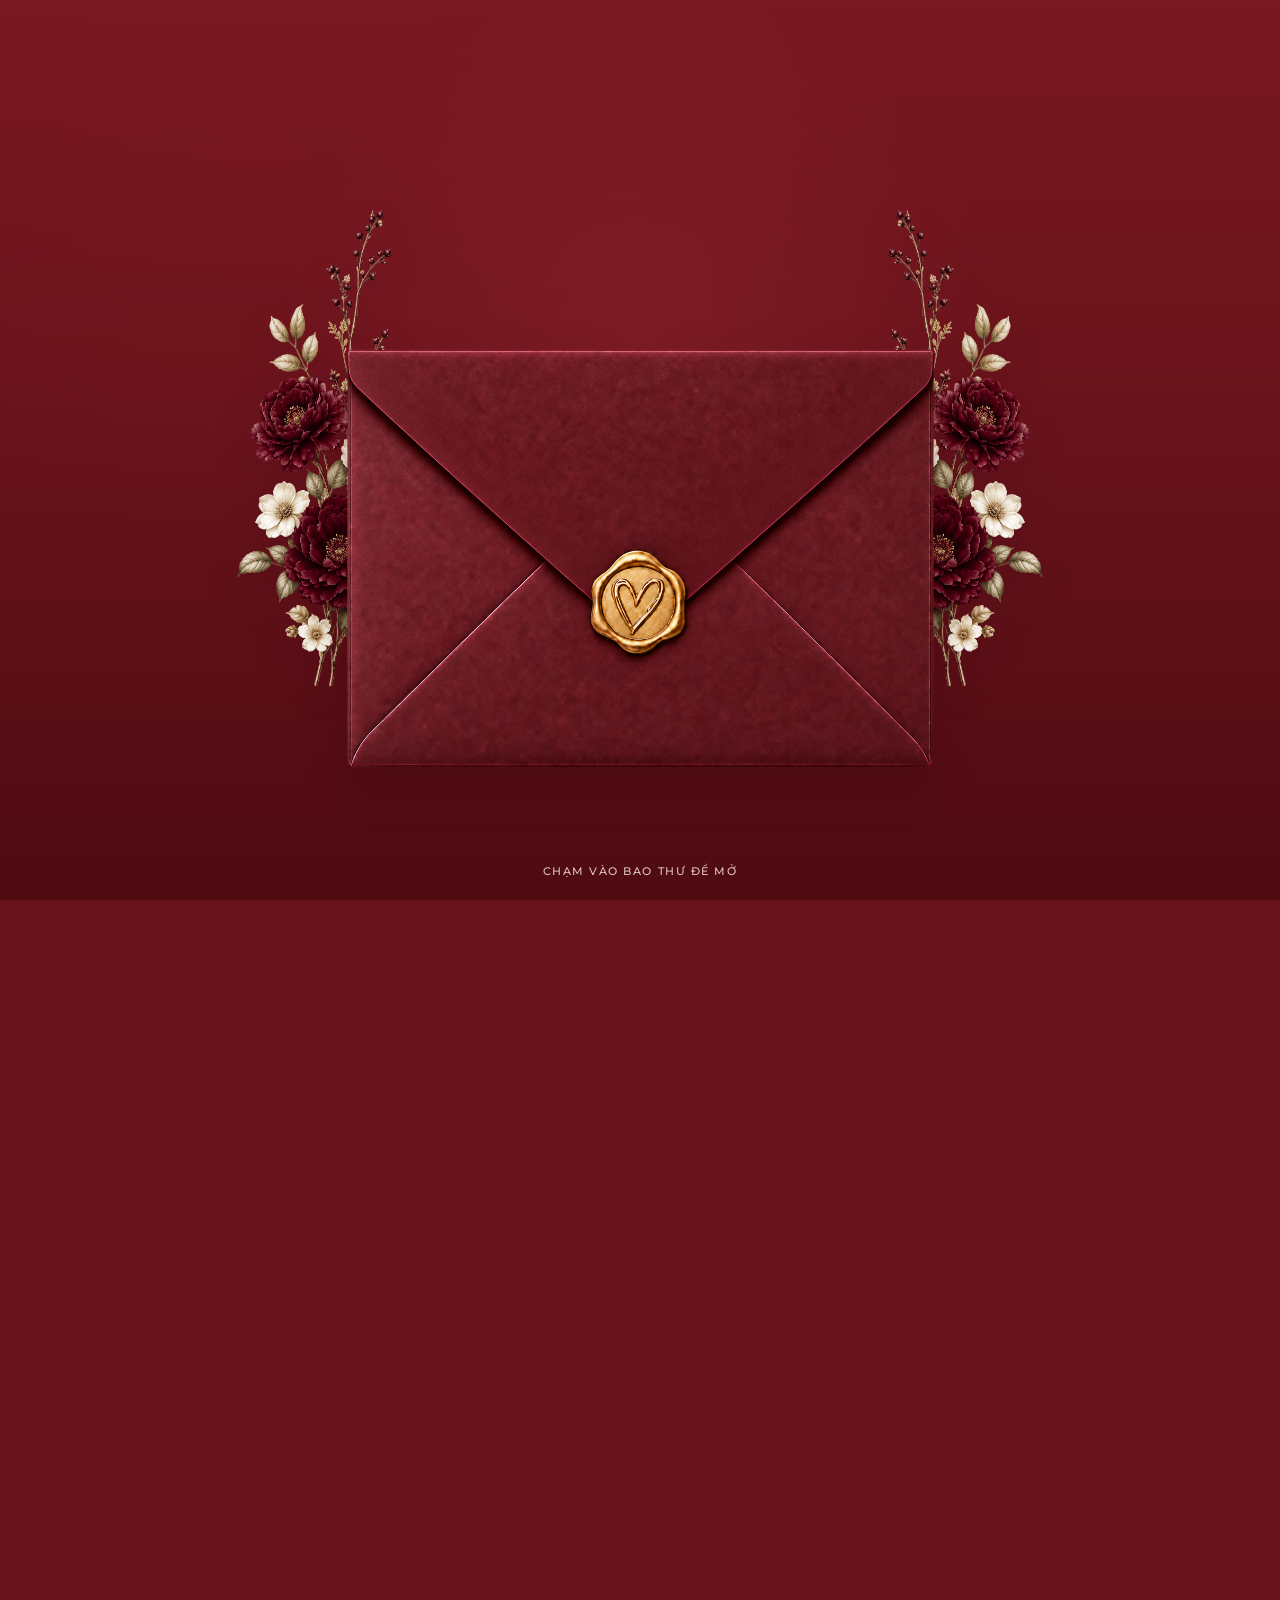
==== commit 6b6c1188: "first commit" ====
--- a/index.html
+++ b/index.html
@@ -1,82 +1,366 @@
-<!doctype html>
+<!DOCTYPE html>
+
 <html lang="vi">
-  <head>
-    <meta charset="UTF-8" />
-    <meta name="viewport" content="width=device-width, initial-scale=1.0, viewport-fit=cover" />
-    <meta name="theme-color" content="#68131b" />
-    <title>Thiệp cưới</title>
-    <meta name="description" content="Thiệp mời cưới" />
-
-    <link rel="preload" as="image" href="assets/envelope-closed.png" />
-    <link rel="preload" as="image" href="assets/envelope-open.png" />
-    <link rel="preload" as="image" href="assets/envelope-front.png" />
-    <link rel="preload" as="image" href="assets/floral-branch.png" />
-    <link rel="preload" as="image" href="assets/couple-envelope.jpg" />
-    <link rel="preload" as="image" href="assets/paper-bg.png" />
-    <link rel="prefetch" href="invitation.html" />
-
-    <link rel="preconnect" href="https://fonts.googleapis.com" />
-    <link rel="preconnect" href="https://fonts.gstatic.com" crossorigin />
-    <link href="https://fonts.googleapis.com/css2?family=Allura&family=Cormorant+Garamond:ital,wght@0,400;0,500;0,600;1,400&family=Montserrat:wght@300;400;500&display=swap" rel="stylesheet" />
-    <link rel="stylesheet" href="styles.css" />
-  </head>
-  <body class="opening-page">
-    <main class="opening-screen" id="openingScreen">
-      <div class="scene-bg scene-bg--wine" aria-hidden="true"></div>
-      <div class="scene-bg scene-bg--paper" aria-hidden="true"></div>
-      <div class="heart-snow" id="heartSnow" aria-hidden="true"></div>
-      <div class="celebration-burst" id="celebrationBurst" aria-hidden="true"></div>
-
-      <section class="hero-stage" aria-label="Mở thiệp cưới">
-        <button
-          class="envelope-stage"
-          id="envelopeButton"
-          type="button"
-          aria-label="Mở thiệp cưới"
-          aria-expanded="false"
-        >
-          <span class="outside-floral outside-floral--left" aria-hidden="true">
-            <img class="outside-floral__main" src="assets/floral-branch.png" alt="" draggable="false" />
-            <img class="outside-floral__ghost outside-floral__ghost--one" src="assets/floral-branch.png" alt="" draggable="false" />
-            <img class="outside-floral__ghost outside-floral__ghost--two" src="assets/floral-branch.png" alt="" draggable="false" />
-          </span>
-
-          <span class="outside-floral outside-floral--right" aria-hidden="true">
-            <img class="outside-floral__main" src="assets/floral-branch.png" alt="" draggable="false" />
-            <img class="outside-floral__ghost outside-floral__ghost--one" src="assets/floral-branch.png" alt="" draggable="false" />
-            <img class="outside-floral__ghost outside-floral__ghost--two" src="assets/floral-branch.png" alt="" draggable="false" />
-          </span>
-
-          <span class="seal-halo" aria-hidden="true"></span>
-
-          <img
-            class="envelope-layer envelope-layer--closed"
-            src="assets/envelope-closed.png"
-            alt="Bao thư cưới đang đóng"
-            draggable="false"
-          />
-
-          <span class="envelope-open-group" aria-hidden="true">
-            <img class="envelope-layer envelope-layer--open" src="assets/envelope-open.png" alt="" draggable="false" />
-
-            <span class="invitation-card-slot">
-              <span class="insert-riser">
-                <img class="insert-floral" src="assets/floral-branch.png" alt="" draggable="false" />
-                <span class="photo-card">
-                  <img src="assets/couple-envelope.jpg" alt="Ảnh cô dâu và chú rể" draggable="false" />
-                </span>
-              </span>
-            </span>
-
-            <img class="envelope-layer envelope-layer--front" src="assets/envelope-front.png" alt="" draggable="false" />
-          </span>
-        </button>
-
-        <p class="open-hint" id="openHint">Chạm vào bao thư để mở</p>
-      </section>
-    </main>
-
-    <script src="wedding-config.js"></script>
-    <script src="app.js"></script>
-  </body>
+<head>
+<meta charset="utf-8"/>
+<meta content="width=device-width, initial-scale=1.0, viewport-fit=cover" name="viewport"/>
+<meta content="#68131b" name="theme-color"/>
+<title>Thiệp cưới</title>
+<meta content="Thiệp mời cưới" name="description"/>
+<link as="image" href="assets/envelope-closed.png" rel="preload"/>
+<link as="image" href="assets/envelope-open.png" rel="preload"/>
+<link as="image" href="assets/envelope-front.png" rel="preload"/>
+<link as="image" href="assets/floral-branch.png" rel="preload"/>
+<link as="image" href="assets/couple-envelope.jpg" rel="preload"/>
+<link as="image" href="assets/paper-bg.png" rel="preload"/>
+<link href="https://fonts.googleapis.com" rel="preconnect"/>
+<link crossorigin="" href="https://fonts.gstatic.com" rel="preconnect"/>
+<link href="https://fonts.googleapis.com/css2?family=Allura&amp;family=Cormorant+Garamond:ital,wght@0,400;0,500;0,600;1,400&amp;family=Montserrat:wght@300;400;500&amp;display=swap" rel="stylesheet"/>
+<link href="styles.css" rel="stylesheet"/>
+</head>
+<body class="opening-page">
+<main id="weddingSite"><section class="opening-screen" id="openingScreen">
+<div aria-hidden="true" class="scene-bg scene-bg--wine"></div>
+<div aria-hidden="true" class="scene-bg scene-bg--paper"></div>
+<div aria-hidden="true" class="heart-snow" id="heartSnow"></div>
+<div aria-hidden="true" class="celebration-burst" id="celebrationBurst"></div>
+<section aria-label="Mở thiệp cưới" class="hero-stage">
+<button aria-expanded="false" aria-label="Mở thiệp cưới" class="envelope-stage" id="envelopeButton" type="button">
+<span aria-hidden="true" class="outside-floral outside-floral--left">
+<img alt="" class="outside-floral__main" decoding="async" draggable="false" src="assets/floral-branch.png"/>
+<img alt="" class="outside-floral__ghost outside-floral__ghost--one" decoding="async" draggable="false" src="assets/floral-branch.png"/>
+<img alt="" class="outside-floral__ghost outside-floral__ghost--two" decoding="async" draggable="false" src="assets/floral-branch.png"/>
+</span>
+<span aria-hidden="true" class="outside-floral outside-floral--right">
+<img alt="" class="outside-floral__main" decoding="async" draggable="false" src="assets/floral-branch.png"/>
+<img alt="" class="outside-floral__ghost outside-floral__ghost--one" decoding="async" draggable="false" src="assets/floral-branch.png"/>
+<img alt="" class="outside-floral__ghost outside-floral__ghost--two" decoding="async" draggable="false" src="assets/floral-branch.png"/>
+</span>
+<span aria-hidden="true" class="seal-halo"></span>
+<img alt="Bao thư cưới đang đóng" class="envelope-layer envelope-layer--closed" decoding="async" draggable="false" src="assets/envelope-closed.png"/>
+<span aria-hidden="true" class="envelope-open-group">
+<img alt="" class="envelope-layer envelope-layer--open" decoding="async" draggable="false" src="assets/envelope-open.png"/>
+<span class="invitation-card-slot">
+<span class="insert-riser">
+<img alt="" class="insert-floral" decoding="async" draggable="false" src="assets/floral-branch.png"/>
+<span class="photo-card">
+<img alt="Ảnh cô dâu và chú rể" decoding="async" draggable="false" src="assets/couple-envelope.jpg"/>
+</span>
+</span>
+</span>
+<img alt="" class="envelope-layer envelope-layer--front" decoding="async" draggable="false" src="assets/envelope-front.png"/>
+</span>
+</button>
+<p class="open-hint" id="openHint">Chạm vào bao thư để mở</p>
+</section>
+<div class="hero-copy hero-copy--save reveal-on-load">SAVE THE DATE</div><div aria-label="Tên cô dâu chú rể" class="hero-names reveal-on-load"><span class="hero-name">Trần Văn Chiến</span><span class="hero-ampersand">&amp;</span><span class="hero-name">Nguyễn Thị Lan Thảo</span></div><div aria-hidden="true" class="scroll-cue reveal-on-load"><span>Thông tin lễ cưới</span><span class="scroll-cue__line"></span></div></section><section aria-labelledby="weddingInfoTitle" class="wedding-info-section" id="weddingInfo">
+<div class="wedding-info-shell">
+<article class="wedding-info-card">
+<img alt="" aria-hidden="true" class="wedding-info-floral" decoding="async" draggable="false" loading="lazy" src="assets/floral-branch.png"/>
+<h2 class="info-title reveal-slide from-left" id="weddingInfoTitle">THÔNG TIN LỄ CƯỚI</h2>
+<div class="family-grid">
+<div class="family-block reveal-slide from-left">
+<p class="family-label">Ông Bà</p>
+<p class="family-name">Nguyễn Văn Thuân</p>
+<p class="family-name">Phạm Thị Lê</p>
+<p class="family-address">Ấp Long Phú, X.Phước Thái, TP.Đồng Nai</p>
+</div>
+<span aria-hidden="true" class="family-divider"></span>
+<div class="family-block reveal-slide from-right">
+<p class="family-label">Ông Bà</p>
+<p class="family-name">Trần Văn Kiên</p>
+<p class="family-name">Trần Thị Quế</p>
+<p class="family-address">Thôn Nghĩa Hùng, X.Nghĩa Lâm, T.Ninh Bình</p>
+</div>
+</div>
+<div class="invitation-copy reveal-slide from-left">
+<p>TRÂN TRỌNG BÁO TIN</p>
+<p>LỄ THÀNH HÔN CỦA CON CHÚNG TÔI</p>
+</div>
+<div class="info-couple">
+<p class="info-person reveal-slide from-right">Trần Văn Chiến</p>
+<p class="info-ampersand reveal-slide from-left">&amp;</p>
+<p class="info-person reveal-slide from-right">Nguyễn Thị Lan Thảo</p>
+</div>
+<div class="ceremony-copy reveal-slide from-left">
+<p>LỄ THÀNH HÔN ĐƯỢC CỬ HÀNH TẠI</p>
+<p class="venue-name">TƯ GIA NHÀ TRAI</p>
+</div>
+<div class="date-block">
+<div class="date-topline reveal-slide from-right">
+<span>VÀO LÚC 11:00</span>
+<span>CHỦ NHẬT</span>
+</div>
+<div class="date-main">
+<span class="date-day reveal-slide from-left">18</span>
+<span aria-hidden="true" class="date-divider"></span>
+<span class="date-month-year reveal-slide from-right">
+<strong>THÁNG 10</strong>
+<strong>2026</strong>
+</span>
+</div>
+<p class="lunar-note reveal-slide from-left">(TỨC NGÀY 09 THÁNG 09 NĂM BÍNH NGỌ)</p>
+</div>
+</article>
+</div>
+</section><section aria-labelledby="albumTitle" class="album-section" id="album">
+<div class="album-inner">
+<h2 class="album-title reveal-slide from-left" id="albumTitle">ALBUM ẢNH</h2>
+<p class="album-subtitle reveal-slide from-right">Những khoảnh khắc của chúng tôi</p>
+<div aria-label="Album ảnh cưới" aria-roledescription="carousel" class="album-carousel" id="albumCarousel">
+<div class="album-track" id="albumTrack">
+<article class="album-slide" data-index="0"><img alt="Ảnh cưới 1" decoding="async" draggable="false" loading="lazy" src="assets/album/album-01.jpg"/></article>
+<article class="album-slide" data-index="1"><img alt="Ảnh cưới 2" decoding="async" draggable="false" loading="lazy" src="assets/album/album-02.jpg"/></article>
+<article class="album-slide" data-index="2"><img alt="Ảnh cưới 3" decoding="async" draggable="false" loading="lazy" src="assets/album/album-03.jpg"/></article>
+<article class="album-slide" data-index="3"><img alt="Ảnh cưới 4" decoding="async" draggable="false" loading="lazy" src="assets/album/album-04.jpg"/></article>
+<article class="album-slide" data-index="4"><img alt="Ảnh cưới 5" decoding="async" draggable="false" loading="lazy" src="assets/album/album-05.jpg"/></article>
+<article class="album-slide" data-index="5"><img alt="Ảnh cưới 6" decoding="async" draggable="false" loading="lazy" src="assets/album/album-06.jpg"/></article>
+<article class="album-slide" data-index="6"><img alt="Ảnh cưới 7" decoding="async" draggable="false" loading="lazy" src="assets/album/album-07.jpg"/></article>
+<article class="album-slide" data-index="7"><img alt="Ảnh cưới 8" decoding="async" draggable="false" loading="lazy" src="assets/album/album-08.jpg"/></article>
+</div>
+</div>
+<div aria-label="Chọn ảnh trong album" class="album-dots" id="albumDots"></div>
+<p aria-hidden="true" class="album-swipe-hint">Lướt trái / phải · Chạm ảnh để xem lớn</p>
+</div>
+</section><section aria-labelledby="partyInfoTitle" class="party-info-section" id="partyInfo">
+<div class="party-info-shell">
+<article class="party-info-card">
+<img alt="" aria-hidden="true" class="party-info-floral" decoding="async" draggable="false" loading="lazy" src="assets/floral-branch.png"/>
+<h2 class="party-title reveal-slide from-left" id="partyInfoTitle">THÔNG TIN TIỆC CƯỚI</h2>
+<p class="party-lead reveal-slide from-right">TIỆC CƯỚI SẼ DIỄN RA VÀO LÚC:</p>
+<div class="party-date-block">
+<div class="party-weektime reveal-slide from-left">
+<span>CHỦ NHẬT</span>
+<span>11:00</span>
+</div>
+<div class="party-date-main">
+<span class="party-day reveal-slide from-left">18</span>
+<span aria-hidden="true" class="party-date-divider"></span>
+<span class="party-month-year reveal-slide from-right">
+<strong>THÁNG 10</strong>
+<strong>2026</strong>
+</span>
+</div>
+<p class="party-lunar reveal-slide from-right">(TỨC NGÀY 09 THÁNG 09 NĂM BÍNH NGỌ)</p>
+</div>
+<div aria-label="Thời gian đón khách và khai tiệc" class="party-times reveal-slide from-left">
+<div>
+<span>ĐÓN KHÁCH</span>
+<strong>10:30</strong>
+</div>
+<div>
+<span>KHAI TIỆC</span>
+<strong>11:00</strong>
+</div>
+</div>
+<div aria-label="Lịch tháng 1 năm 2026" class="party-calendar reveal-slide from-right">
+<div class="calendar-heading">Tháng 10 / 2026</div>
+<div aria-hidden="true" class="calendar-weekdays">
+<span>T2</span><span>T3</span><span>T4</span><span>T5</span><span>T6</span><span>T7</span><span>CN</span>
+</div>
+<div class="calendar-grid">
+<span class="empty"></span><span class="empty"></span><span class="empty"></span>
+<span>1</span><span>2</span><span>3</span><span>4</span>
+<span>5</span><span>6</span><span>7</span><span>8</span><span>9</span><span>10</span><span>11</span>
+<span>12</span><span>13</span><span>14</span><span>15</span><span>16</span><span>17</span><span class="wedding-day">18</span>
+<span>19</span><span>20</span><span>21</span><span>22</span><span>23</span><span>24</span><span>25</span>
+<span>26</span><span>27</span><span>28</span><span>29</span><span>30</span><span>31</span><span class="empty"></span>
+</div>
+</div>
+<button class="add-calendar-link reveal-slide from-left" id="addCalendarButton" type="button">Thêm vào lịch</button>
+<button class="rsvp-button reveal-slide from-right" id="rsvpButton" type="button">XÁC NHẬN THAM DỰ</button>
+</article>
+</div>
+</section><section aria-labelledby="venueTitle" class="venue-section" id="venue">
+<div class="venue-inner">
+<h2 class="section-title reveal-slide from-left" id="venueTitle">TIỆC CƯỚI SẼ TỔ CHỨC TẠI</h2>
+<p class="venue-address reveal-slide from-right">Thôn Nghĩa Hùng, X.Nghĩa Lâm, T.Ninh Bình</p>
+<div class="venue-map-card reveal-slide from-left">
+<div class="venue-map-topbar">
+<span>Tư Gia Nhà Trai</span>
+<a class="venue-map-open" href="https://www.google.com/maps/search/?api=1&amp;query=20.031461%2C106.135230&amp;utm_source=chatgpt.com" rel="noopener noreferrer" target="_blank">Mở trong Maps ↗</a>
+</div>
+<iframe loading="lazy" referrerpolicy="no-referrer-when-downgrade" src="https://www.google.com/maps?q=20.031461%2C106.135230&amp;z=16&amp;output=embed&amp;utm_source=chatgpt.com" title="Bản đồ tư gia nhà trai"></iframe>
+</div>
+<a class="venue-direction-link reveal-slide from-right" href="https://www.google.com/maps/dir/?api=1&amp;destination=20.031461%2C106.135230&amp;utm_source=chatgpt.com" rel="noopener noreferrer" target="_blank">⌁ Chỉ đường</a>
+</div>
+</section><section aria-labelledby="timelineTitle" class="timeline-section" id="timeline">
+<div class="timeline-shell">
+<article class="timeline-card">
+<img alt="" aria-hidden="true" class="timeline-floral" decoding="async" draggable="false" loading="lazy" src="assets/floral-branch.png"/>
+<h2 class="section-title section-title--light reveal-slide from-left" id="timelineTitle">LỊCH TRÌNH NGÀY CƯỚI</h2>
+<div class="timeline-list">
+<div class="timeline-item reveal-slide from-left">
+<span class="timeline-icon">💌</span>
+<span class="timeline-time">10:30</span>
+<span class="timeline-dot"></span>
+<span class="timeline-label">Đón khách</span>
+</div>
+<div class="timeline-item reveal-slide from-right">
+<span class="timeline-icon">🍽️</span>
+<span class="timeline-time">11:00</span>
+<span class="timeline-dot"></span>
+<span class="timeline-label">Khai tiệc</span>
+</div>
+<div class="timeline-item reveal-slide from-left">
+<span class="timeline-icon">💍</span>
+<span class="timeline-time">11:30</span>
+<span class="timeline-dot"></span>
+<span class="timeline-label">Nghi thức cưới</span>
+</div>
+<div class="timeline-item reveal-slide from-right">
+<span class="timeline-icon">🎂</span>
+<span class="timeline-time">12:00</span>
+<span class="timeline-dot"></span>
+<span class="timeline-label">Cắt bánh &amp; nâng ly</span>
+</div>
+<div class="timeline-item reveal-slide from-left">
+<span class="timeline-icon">✨</span>
+<span class="timeline-time">13:30</span>
+<span class="timeline-dot"></span>
+<span class="timeline-label">Kết thúc tiệc</span>
+</div>
+</div>
+</article>
+</div>
+</section><section aria-labelledby="guestbookTitle" class="guestbook-section" id="guestbook">
+<div class="guestbook-inner">
+<div class="guestbook-form-card reveal-slide from-left">
+<img alt="" aria-hidden="true" class="guestbook-floral" decoding="async" draggable="false" loading="lazy" src="assets/floral-branch.png"/>
+<h2 class="section-title" id="guestbookTitle">SỔ LƯU BÚT</h2>
+<form class="guestbook-form" id="guestbookForm" novalidate="">
+<label class="guestbook-field">
+<input id="guestbookName" name="name" placeholder="Nhập tên*" required="" type="text"/>
+</label>
+<label class="guestbook-field">
+<textarea id="guestbookMessage" name="message" placeholder="Nhập lời chúc*" required="" rows="4"></textarea>
+</label>
+<div class="guestbook-form-row">
+<button aria-label="Gợi ý lời chúc" class="guestbook-pen" id="wishSuggestButton" type="button">🪄</button>
+<button class="guestbook-submit" type="submit">GỬI LỜI CHÚC</button>
+</div>
+<p aria-live="polite" class="guestbook-error" id="guestbookError" role="alert"></p>
+</form>
+</div>
+<div aria-live="polite" class="guestbook-list" id="guestbookList"></div>
+</div>
+</section><section aria-labelledby="giftTitle" class="gift-section" id="gift">
+<div class="gift-inner">
+<h2 class="section-title reveal-slide from-left" id="giftTitle">HỘP QUÀ MỪNG</h2>
+<button aria-label="Mở hộp quà mừng" class="gift-envelope-stage reveal-slide from-right" id="giftOpenButton" type="button">
+<img alt="" aria-hidden="true" class="gift-envelope-image gift-envelope-image--left" decoding="async" draggable="false" loading="lazy" src="assets/gift-envelope.png"/>
+<img alt="" aria-hidden="true" class="gift-envelope-image gift-envelope-image--right" decoding="async" draggable="false" loading="lazy" src="assets/gift-envelope.png"/>
+</button>
+<p class="gift-hint reveal-slide from-left">Nhấn để mở</p>
+</div>
+</section></main><audio id="weddingMusic" loop="" preload="auto" src="assets/wedding-music.mp3"></audio><button aria-label="Bật hoặc tắt nhạc" class="music-toggle" id="musicToggle" type="button"><span class="music-disc"><span class="music-note">♪</span></span></button>
+<div aria-hidden="true" aria-label="Xem ảnh cưới" aria-modal="true" class="album-lightbox" id="albumLightbox" role="dialog">
+<div aria-live="polite" class="lightbox-counter" id="lightboxCaption"></div>
+<button aria-label="Đóng ảnh" class="lightbox-close" id="lightboxClose" type="button">×</button>
+<button aria-label="Ảnh trước" class="lightbox-nav lightbox-nav--prev" id="lightboxPrev" type="button">‹</button>
+<figure class="lightbox-figure">
+<img alt="" decoding="async" draggable="false" id="lightboxImage" loading="lazy" src=""/>
+</figure>
+<button aria-label="Ảnh tiếp theo" class="lightbox-nav lightbox-nav--next" id="lightboxNext" type="button">›</button>
+<div aria-label="Chọn ảnh" class="lightbox-thumbs" id="lightboxThumbs"></div>
+</div><div aria-hidden="true" aria-labelledby="rsvpTitle" aria-modal="true" class="rsvp-modal" id="rsvpModal" role="dialog">
+<div aria-hidden="true" class="rsvp-backdrop" data-rsvp-close=""></div>
+<section class="rsvp-sheet" role="document">
+<button aria-label="Đóng form xác nhận" class="rsvp-close" id="rsvpClose" type="button">×</button>
+<div class="rsvp-form-view" id="rsvpFormView">
+<p class="rsvp-kicker">R.S.V.P</p>
+<h2 class="rsvp-heading" id="rsvpTitle">Xác nhận tham dự</h2>
+<p class="rsvp-intro">Sự hiện diện của bạn là niềm vui của chúng tôi.</p>
+<form class="rsvp-form" id="rsvpForm" novalidate="">
+<label class="rsvp-field">
+<span>Họ và tên <em>*</em></span>
+<input autocomplete="name" id="rsvpName" name="name" placeholder="Tên của bạn" required="" type="text"/>
+</label>
+<fieldset class="rsvp-attendance">
+<legend>Bạn sẽ tham dự? <em>*</em></legend>
+<div class="rsvp-choice-grid">
+<label class="rsvp-choice">
+<input name="attendance" required="" type="radio" value="yes"/>
+<span>Có, tôi sẽ đến</span>
+</label>
+<label class="rsvp-choice">
+<input name="attendance" required="" type="radio" value="no"/>
+<span>Rất tiếc, tôi bận</span>
+</label>
+</div>
+</fieldset>
+<label class="rsvp-field" id="guestCountField">
+<span>Số người tham dự</span>
+<select id="rsvpGuests" name="guests">
+<option value="1">1 người</option>
+<option value="2">2 người</option>
+<option value="3">3 người</option>
+<option value="4">4 người</option>
+<option value="5">5 người</option>
+</select>
+</label>
+<label class="rsvp-field">
+<span>Lời nhắn dành cho cô dâu chú rể</span>
+<textarea id="rsvpMessage" name="message" placeholder="Gửi một lời chúc nhỏ..." rows="4"></textarea>
+</label>
+<p aria-live="polite" class="rsvp-error" id="rsvpError" role="alert"></p>
+<button class="rsvp-submit" type="submit">GỬI XÁC NHẬN</button>
+</form>
+</div>
+<div class="rsvp-success" hidden="" id="rsvpSuccess">
+<div aria-hidden="true" class="rsvp-success-heart">♥</div>
+<p class="rsvp-kicker">CẢM ƠN BẠN</p>
+<h2 class="rsvp-heading">Đã ghi nhận phản hồi</h2>
+<p id="rsvpSuccessText">Hẹn gặp bạn trong ngày vui của chúng tôi.</p>
+<button class="rsvp-submit rsvp-submit--secondary" id="rsvpDone" type="button">ĐÓNG</button>
+</div>
+</section>
+</div><div aria-hidden="true" aria-labelledby="wishSuggestTitle" aria-modal="true" class="wish-suggest-modal" id="wishSuggestModal" role="dialog">
+<div aria-hidden="true" class="wish-suggest-backdrop" data-wish-close=""></div>
+<section class="wish-suggest-panel" role="document">
+<button aria-label="Đóng gợi ý" class="wish-suggest-close" id="wishSuggestClose" type="button">×</button>
+<h2 id="wishSuggestTitle">✨ Lời chúc gợi ý cho bạn</h2>
+<p>Chọn một lời chúc bạn thích hoặc tạo lại để xem thêm gợi ý.</p>
+<div class="wish-suggest-list" id="wishSuggestList"></div>
+<div class="wish-suggest-actions">
+<button class="wish-generate-more" id="wishGenerateMore" type="button">✨ Tạo thêm</button>
+<button class="wish-close-secondary" id="wishCloseSecondary" type="button">Đóng</button>
+</div>
+</section>
+</div><div aria-hidden="true" aria-labelledby="giftModalTitle" aria-modal="true" class="gift-modal" id="giftModal" role="dialog">
+<div aria-hidden="true" class="gift-modal-backdrop" data-gift-close=""></div>
+<section class="gift-modal-panel" role="document">
+<div class="gift-modal-header">
+<h2 id="giftModalTitle">HỘP QUÀ MỪNG</h2>
+<button aria-label="Đóng hộp quà" class="gift-modal-close" id="giftModalClose" type="button">×</button>
+</div>
+<div class="gift-bank-card">
+<p class="gift-bank-owner"><span>Chú rể -</span> <strong id="giftGroomName">Trần Văn Chiến</strong></p>
+<p class="gift-field-label gift-field-label--qr">Mã QR</p>
+<div class="gift-qr-wrap" id="giftQrWrap">
+<img alt="Mã QR chuyển khoản của chú rể" decoding="async" hidden="" id="giftQrImage" loading="lazy"/>
+<div aria-label="Chưa cấu hình mã QR" class="gift-qr-placeholder" id="giftQrPlaceholder">
+<span>QR</span>
+<small>THÊM ẢNH QR<br/>TRONG CONFIG</small>
+</div>
+</div>
+<div aria-label="Thông tin chuyển khoản của chú rể" class="gift-bank-details">
+<div class="gift-bank-row">
+<span>Tên ngân hàng</span>
+<strong id="giftBankName">Ngân hàng của chú rể</strong>
+</div>
+<div class="gift-bank-row">
+<span>Số tài khoản</span>
+<strong id="giftBankAccount">Cập nhật số tài khoản</strong>
+</div>
+<div class="gift-bank-row">
+<span>Họ tên</span>
+<strong id="giftBankAccountName">DANG HOANG LONG</strong>
+</div>
+</div>
+<a aria-disabled="true" class="gift-save-qr is-disabled" download="" href="#" id="giftSaveQr">⇩ Lưu QR</a>
+</div>
+</section>
+</div>
+<script src="wedding-config.js"></script><script src="invitation.js"></script><script src="app.js"></script></body>
 </html>
--- a/styles.css
+++ b/styles.css
@@ -2886,3 +2886,128 @@
   .lightbox-nav--prev { left: 22px; }
   .lightbox-nav--next { right: 22px; }
 }
+
+.music-toggle {
+  position: fixed;
+  right: 16px;
+  bottom: max(16px, calc(env(safe-area-inset-bottom) + 10px));
+  z-index: 300;
+
+  width: 48px;
+  height: 48px;
+
+  padding: 0;
+  border: 0;
+  border-radius: 50%;
+
+  display: grid;
+  place-items: center;
+
+  background: rgba(105, 18, 29, 0.92);
+
+  box-shadow:
+    0 8px 24px rgba(69, 8, 17, 0.24),
+    inset 0 0 0 1px rgba(255, 255, 255, 0.18);
+
+  backdrop-filter: blur(8px);
+  -webkit-backdrop-filter: blur(8px);
+
+  cursor: pointer;
+  -webkit-tap-highlight-color: transparent;
+}
+
+.music-disc {
+  width: 37px;
+  height: 37px;
+
+  display: grid;
+  place-items: center;
+
+  border-radius: 50%;
+
+  background:
+    radial-gradient(
+      circle,
+      #efd69f 0 11%,
+      #791b26 12% 31%,
+      #4e0d15 32% 100%
+    );
+
+  box-shadow:
+    inset 0 0 0 1px rgba(255,255,255,.16);
+}
+
+.music-note {
+  color: #f7e5bc;
+  font-size: 18px;
+  line-height: 1;
+}
+
+.music-toggle.is-playing .music-disc {
+  animation: wedding-disc-spin 4s linear infinite;
+}
+
+@keyframes wedding-disc-spin {
+  from {
+    transform: rotate(0deg);
+  }
+
+  to {
+    transform: rotate(360deg);
+  }
+}
+
+
+.music-toggle:active {
+  transform: scale(.92);
+}
+
+/* =========================================================
+   SINGLE-PAGE FLOW — stable music + zero layout jump
+   ========================================================= */
+/* The button exists in the DOM so the audio can be primed from the envelope
+   tap, but it is completely hidden until the invitation content is revealed. */
+.music-toggle {
+  opacity: 0;
+  visibility: hidden;
+  pointer-events: none;
+  transform: scale(.82);
+  transition:
+    opacity .42s ease,
+    visibility .42s ease,
+    transform .5s var(--ease-luxury);
+}
+
+body.invitation-page .music-toggle {
+  opacity: 1;
+  visibility: visible;
+  pointer-events: auto;
+  transform: scale(1);
+}
+
+body.invitation-page .music-toggle:active {
+  transform: scale(.92);
+}
+
+/* The opening scene itself becomes the first invitation hero. No duplicated
+   envelope means its coordinates cannot jump during the transition. */
+.opening-screen .hero-copy--save,
+.opening-screen .hero-names,
+.opening-screen .scroll-cue {
+  pointer-events: none;
+}
+
+body.opening-page #weddingSite > section:not(#openingScreen) {
+  visibility: hidden;
+}
+
+body.invitation-page #weddingSite > section:not(#openingScreen) {
+  visibility: visible;
+}
+
+/* Avoid a flash of lower content while the body switches from locked opening
+   state to the scrollable invitation state. */
+#weddingSite > section:not(#openingScreen) {
+  content-visibility: auto;
+  contain-intrinsic-size: auto 800px;
+}
